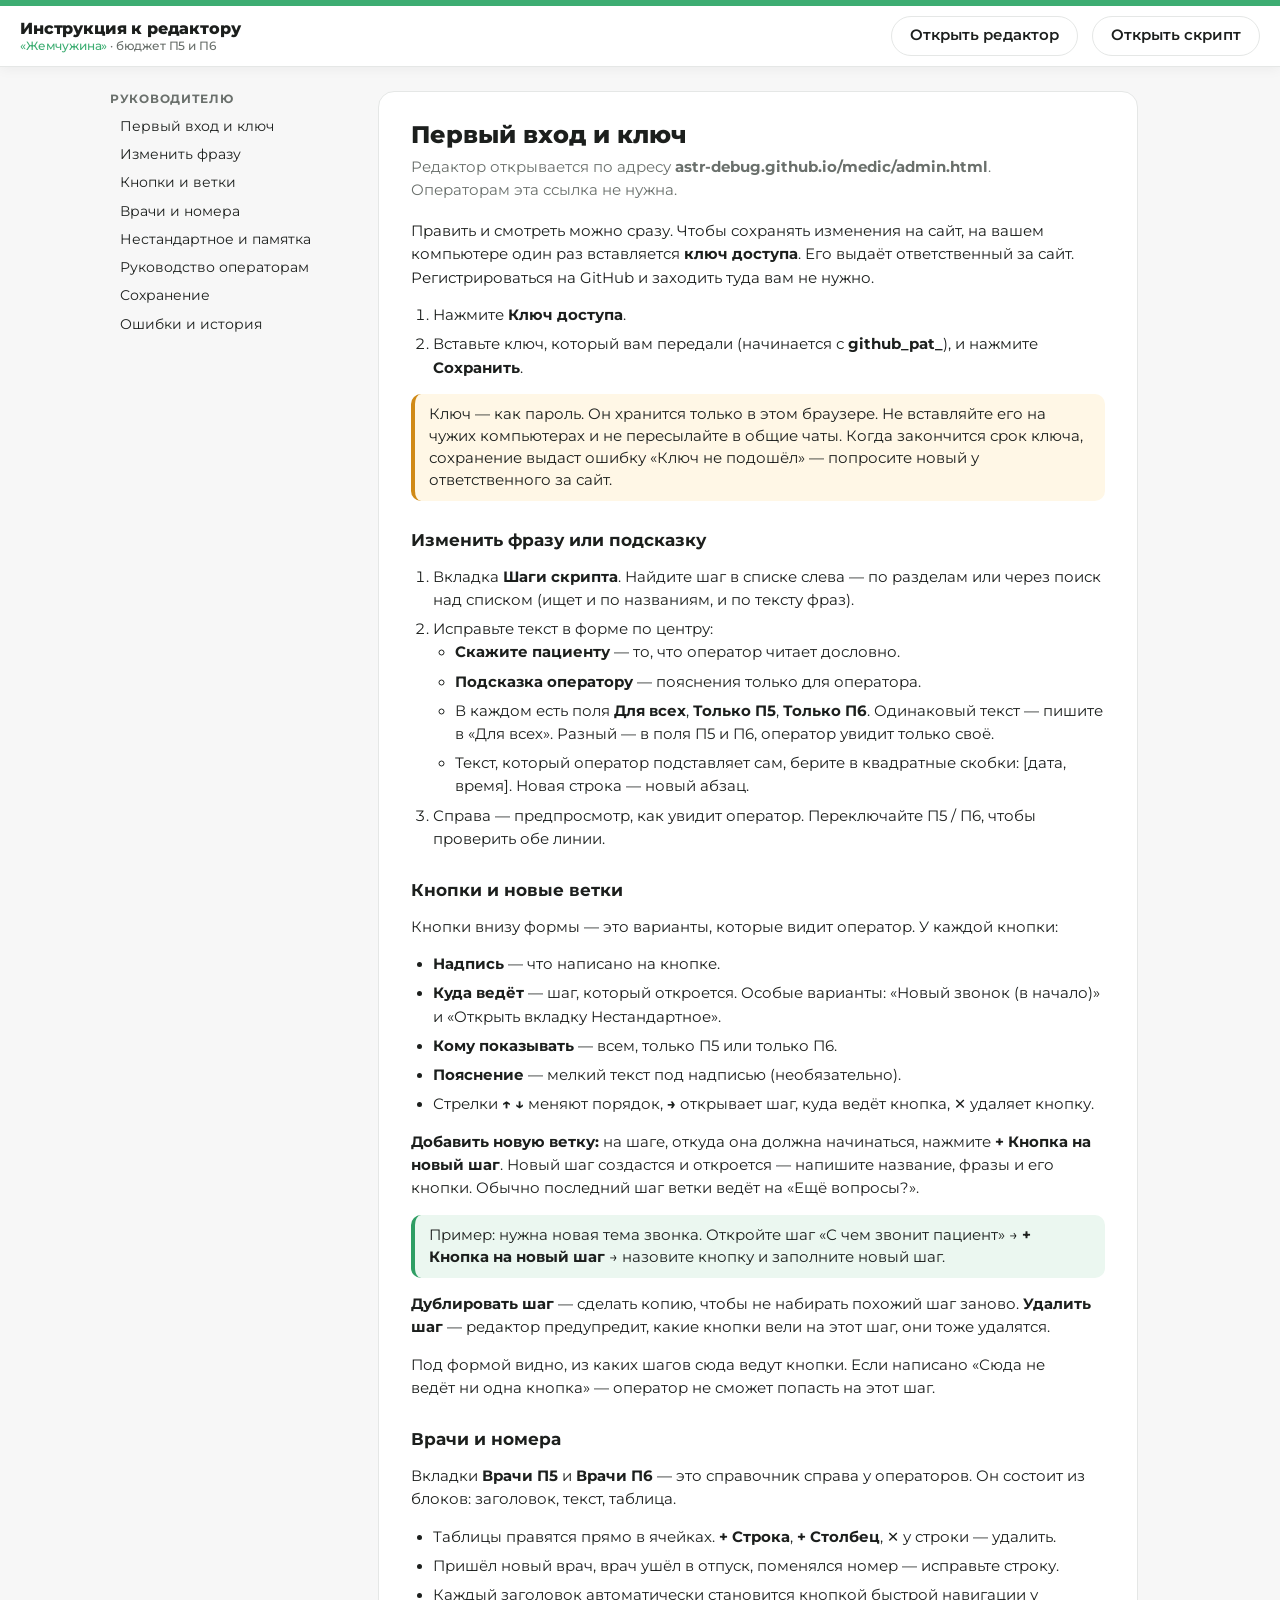
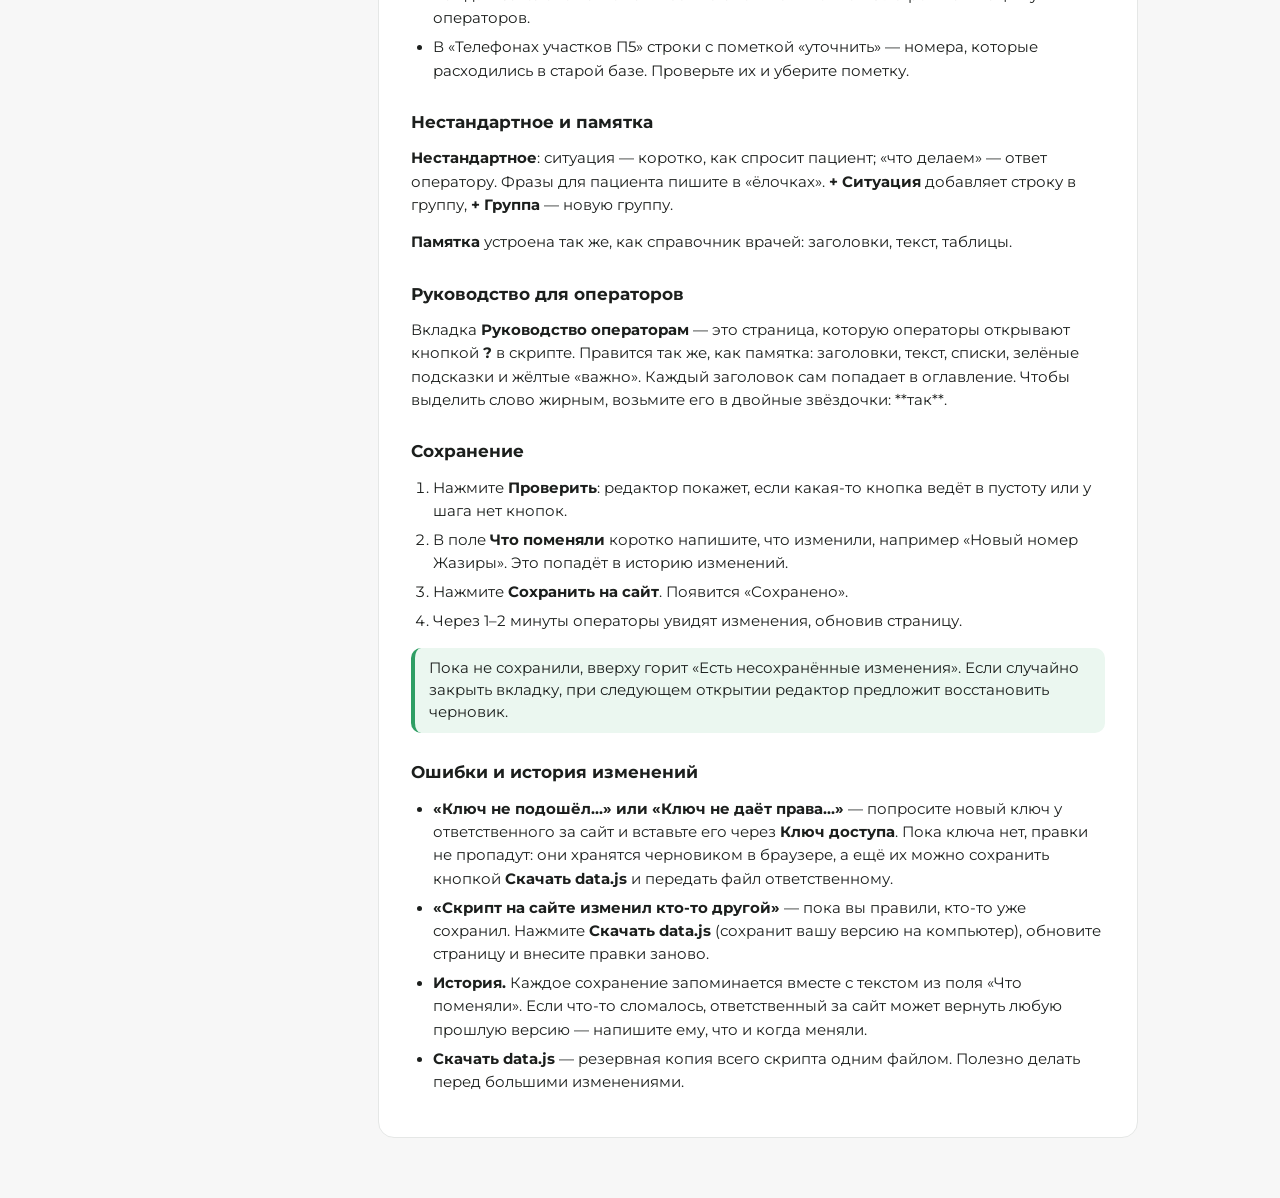
==== admin-help.html @ c0bfeda9 "Руководство операторам редактируется в редакторе Текст руководства перенесён в data.js (HELP), help." ====
<!DOCTYPE html>
<html lang="ru">
<head>
<meta charset="utf-8">
<meta name="robots" content="noindex">
<meta name="viewport" content="width=device-width, initial-scale=1">
<title>Редактор скрипта: инструкция</title>
<link rel="preconnect" href="https://fonts.googleapis.com">
<link rel="preconnect" href="https://fonts.gstatic.com" crossorigin>
<link href="https://fonts.googleapis.com/css2?family=Montserrat:wght@400;500;600;700;800&display=swap" rel="stylesheet">
<link rel="stylesheet" href="style.css">
<link rel="stylesheet" href="theme.css">
<style>
/* Руководство: оглавление слева, текст справа; на телефоне — одной колонкой. */
.top .brand{margin-right:auto}
.doc{display:grid;grid-template-columns:240px minmax(0,1fr);gap:28px;max-width:1100px;margin:0 auto;padding:24px 20px 60px}
@media (max-width:860px){.doc{grid-template-columns:1fr}}
.toc{position:sticky;top:90px;align-self:start;font-size:13.5px}
@media (max-width:860px){.toc{position:static}}
.toc p{font:700 12px var(--display);text-transform:uppercase;letter-spacing:.06em;color:var(--muted);margin:14px 0 6px}
.toc p:first-child{margin-top:0}
.toc a{display:block;padding:4px 10px;border-radius:8px;color:var(--ink);text-decoration:none}
.toc a:hover{background:var(--surface)}
article{background:var(--surface);border:1px solid var(--line);border-radius:16px;padding:28px 32px;max-width:760px}
@media (max-width:600px){article{padding:20px}}
article h2{font:800 24px/1.25 var(--display);margin:40px 0 6px;scroll-margin-top:90px;text-wrap:balance}
article h2:first-child{margin-top:0}
article h2 + .lead{color:var(--muted);margin:0 0 18px}
article h3{font:700 17px/1.3 var(--display);margin:28px 0 8px;scroll-margin-top:90px}
article p,article li{line-height:1.6;max-width:68ch}
article ol,article ul{padding-left:22px}
article li{margin-bottom:6px}
kbd{display:inline-block;font:600 12px var(--display);border:1px solid var(--line);border-bottom-width:2px;border-radius:5px;padding:0 6px;background:var(--bg)}
.tip{border-left:4px solid var(--say-line);background:var(--say-bg);border-radius:10px;padding:10px 14px;margin:12px 0}
.warn{border-left:4px solid var(--note-line);background:var(--note-bg);border-radius:10px;padding:10px 14px;margin:12px 0}
.ui{font-weight:700}
.sample{display:inline-block;padding:0 6px;border-radius:5px;font-size:13px;font-weight:700}
.sample.g{background:var(--say-bg);color:var(--say-line)} .sample.y{background:var(--note-bg);color:var(--note-line)} .sample.r{background:var(--danger-soft);color:var(--danger)}
hr{border:0;border-top:1px solid var(--line);margin:40px 0}
</style>
</head>
<body>
<header class="top">
  <div class="brand"><span>Инструкция к редактору<small><span class="zh">«Жемчужина»</span> · бюджет П5 и П6</small></span></div>
  <a class="btn" href="admin.html">Открыть редактор</a>
  <a class="btn" href="./">Открыть скрипт</a>
</header>

<div class="doc">
<nav class="toc" aria-label="Содержание">
  <p>Руководителю</p>
  <a href="#admin-open">Первый вход и ключ</a>
  <a href="#admin-step">Изменить фразу</a>
  <a href="#admin-buttons">Кнопки и ветки</a>
  <a href="#admin-docs">Врачи и номера</a>
  <a href="#admin-other">Нестандартное и памятка</a>
  <a href="#admin-guide">Руководство операторам</a>
  <a href="#admin-save">Сохранение</a>
  <a href="#admin-errors">Ошибки и история</a>
</nav>

<article>

<h2 id="admin-open">Первый вход и ключ</h2>
<p class="lead">Редактор открывается по адресу <b>astr-debug.github.io/medic/admin.html</b>. Операторам эта ссылка не нужна.</p>
<p>Править и смотреть можно сразу. Чтобы сохранять изменения на сайт, на вашем компьютере один раз вставляется <b>ключ доступа</b>. Его выдаёт ответственный за сайт. Регистрироваться на GitHub и заходить туда вам не нужно.</p>
<ol>
  <li>Нажмите <span class="ui">Ключ доступа</span>.</li>
  <li>Вставьте ключ, который вам передали (начинается с <b>github_pat_</b>), и нажмите <span class="ui">Сохранить</span>.</li>
</ol>
<div class="warn">Ключ — как пароль. Он хранится только в этом браузере. Не вставляйте его на чужих компьютерах и не пересылайте в общие чаты. Когда закончится срок ключа, сохранение выдаст ошибку «Ключ не подошёл» — попросите новый у ответственного за сайт.</div>

<h3 id="admin-step">Изменить фразу или подсказку</h3>
<ol>
  <li>Вкладка <span class="ui">Шаги скрипта</span>. Найдите шаг в списке слева — по разделам или через поиск над списком (ищет и по названиям, и по тексту фраз).</li>
  <li>Исправьте текст в форме по центру:
    <ul>
      <li><span class="ui">Скажите пациенту</span> — то, что оператор читает дословно.</li>
      <li><span class="ui">Подсказка оператору</span> — пояснения только для оператора.</li>
      <li>В каждом есть поля <span class="ui">Для всех</span>, <span class="ui">Только П5</span>, <span class="ui">Только П6</span>. Одинаковый текст — пишите в «Для всех». Разный — в поля П5 и П6, оператор увидит только своё.</li>
      <li>Текст, который оператор подставляет сам, берите в квадратные скобки: [дата, время]. Новая строка — новый абзац.</li>
    </ul>
  </li>
  <li>Справа — предпросмотр, как увидит оператор. Переключайте П5 / П6, чтобы проверить обе линии.</li>
</ol>

<h3 id="admin-buttons">Кнопки и новые ветки</h3>
<p>Кнопки внизу формы — это варианты, которые видит оператор. У каждой кнопки:</p>
<ul>
  <li><b>Надпись</b> — что написано на кнопке.</li>
  <li><b>Куда ведёт</b> — шаг, который откроется. Особые варианты: «Новый звонок (в начало)» и «Открыть вкладку Нестандартное».</li>
  <li><b>Кому показывать</b> — всем, только П5 или только П6.</li>
  <li><b>Пояснение</b> — мелкий текст под надписью (необязательно).</li>
  <li>Стрелки <b>↑ ↓</b> меняют порядок, <b>→</b> открывает шаг, куда ведёт кнопка, <b>✕</b> удаляет кнопку.</li>
</ul>
<p><b>Добавить новую ветку:</b> на шаге, откуда она должна начинаться, нажмите <span class="ui">+ Кнопка на новый шаг</span>. Новый шаг создастся и откроется — напишите название, фразы и его кнопки. Обычно последний шаг ветки ведёт на «Ещё вопросы?».</p>
<div class="tip">Пример: нужна новая тема звонка. Откройте шаг «С чем звонит пациент» → <span class="ui">+ Кнопка на новый шаг</span> → назовите кнопку и заполните новый шаг.</div>
<p><span class="ui">Дублировать шаг</span> — сделать копию, чтобы не набирать похожий шаг заново. <span class="ui">Удалить шаг</span> — редактор предупредит, какие кнопки вели на этот шаг, они тоже удалятся.</p>
<p>Под формой видно, из каких шагов сюда ведут кнопки. Если написано «Сюда не ведёт ни одна кнопка» — оператор не сможет попасть на этот шаг.</p>

<h3 id="admin-docs">Врачи и номера</h3>
<p>Вкладки <span class="ui">Врачи П5</span> и <span class="ui">Врачи П6</span> — это справочник справа у операторов. Он состоит из блоков: заголовок, текст, таблица.</p>
<ul>
  <li>Таблицы правятся прямо в ячейках. <span class="ui">+ Строка</span>, <span class="ui">+ Столбец</span>, <b>✕</b> у строки — удалить.</li>
  <li>Пришёл новый врач, врач ушёл в отпуск, поменялся номер — исправьте строку.</li>
  <li>Каждый заголовок автоматически становится кнопкой быстрой навигации у операторов.</li>
  <li>В «Телефонах участков П5» строки с пометкой «уточнить» — номера, которые расходились в старой базе. Проверьте их и уберите пометку.</li>
</ul>

<h3 id="admin-other">Нестандартное и памятка</h3>
<p><span class="ui">Нестандартное</span>: ситуация — коротко, как спросит пациент; «что делаем» — ответ оператору. Фразы для пациента пишите в «ёлочках». <span class="ui">+ Ситуация</span> добавляет строку в группу, <span class="ui">+ Группа</span> — новую группу.</p>
<p><span class="ui">Памятка</span> устроена так же, как справочник врачей: заголовки, текст, таблицы.</p>

<h3 id="admin-guide">Руководство для операторов</h3>
<p>Вкладка <span class="ui">Руководство операторам</span> — это страница, которую операторы открывают кнопкой <b>?</b> в скрипте. Правится так же, как памятка: заголовки, текст, списки, зелёные подсказки и жёлтые «важно». Каждый заголовок сам попадает в оглавление. Чтобы выделить слово жирным, возьмите его в двойные звёздочки: **так**.</p>
<h3 id="admin-save">Сохранение</h3>
<ol>
  <li>Нажмите <span class="ui">Проверить</span>: редактор покажет, если какая-то кнопка ведёт в пустоту или у шага нет кнопок.</li>
  <li>В поле <span class="ui">Что поменяли</span> коротко напишите, что изменили, например «Новый номер Жазиры». Это попадёт в историю изменений.</li>
  <li>Нажмите <span class="ui">Сохранить на сайт</span>. Появится «Сохранено».</li>
  <li>Через 1–2 минуты операторы увидят изменения, обновив страницу.</li>
</ol>
<div class="tip">Пока не сохранили, вверху горит «Есть несохранённые изменения». Если случайно закрыть вкладку, при следующем открытии редактор предложит восстановить черновик.</div>

<h3 id="admin-errors">Ошибки и история изменений</h3>
<ul>
  <li><b>«Ключ не подошёл…» или «Ключ не даёт права…»</b> — попросите новый ключ у ответственного за сайт и вставьте его через <span class="ui">Ключ доступа</span>. Пока ключа нет, правки не пропадут: они хранятся черновиком в браузере, а ещё их можно сохранить кнопкой <span class="ui">Скачать data.js</span> и передать файл ответственному.</li>
  <li><b>«Скрипт на сайте изменил кто-то другой»</b> — пока вы правили, кто-то уже сохранил. Нажмите <span class="ui">Скачать data.js</span> (сохранит вашу версию на компьютер), обновите страницу и внесите правки заново.</li>
  <li><b>История.</b> Каждое сохранение запоминается вместе с текстом из поля «Что поменяли». Если что-то сломалось, ответственный за сайт может вернуть любую прошлую версию — напишите ему, что и когда меняли.</li>
  <li><span class="ui">Скачать data.js</span> — резервная копия всего скрипта одним файлом. Полезно делать перед большими изменениями.</li>
</ul>
</article>
</div>
</body>
</html>
---- style.css ----
/* Раскладка: верхняя панель звонка, слева карточка текущего шага с кнопками перехода, справа справочник. */
:root{
  --bg:#f3f5f7; --surface:#ffffff; --ink:#17212b; --muted:#5d6b78; --line:#d9e0e6;
  --accent:#0f6e7a; --accent-ink:#ffffff;
  --say-bg:#e7f5ec; --say-line:#2f8a55; --note-bg:#fff6e0; --note-line:#c58a12;
  --p5:#1f5fbf; --p5-soft:#e5eefc; --p6:#8a3a9c; --p6-soft:#f4e8f7;
  --danger:#b3261e; --danger-soft:#fdecea;
  --display:"Onest","Segoe UI",system-ui,sans-serif; --body:"IBM Plex Sans","Segoe UI",system-ui,sans-serif;
  color-scheme:light;
}
@media (prefers-color-scheme: dark){
  :root:not([data-theme="light"]){
    --bg:#11171d; --surface:#1a222a; --ink:#e6ecf1; --muted:#9aa8b5; --line:#2c3743;
    --accent:#3fb3c0; --accent-ink:#0c1a1d;
    --say-bg:#16301f; --say-line:#4cb979; --note-bg:#2e2612; --note-line:#d9a63a;
    --p5:#6ea2f2; --p5-soft:#1a2a44; --p6:#c785d6; --p6-soft:#2f1d35;
    --danger:#f08a80; --danger-soft:#3a1b19;
    color-scheme:dark;
  }
}
:root[data-theme="dark"]{
  --bg:#11171d; --surface:#1a222a; --ink:#e6ecf1; --muted:#9aa8b5; --line:#2c3743;
  --accent:#3fb3c0; --accent-ink:#0c1a1d;
  --say-bg:#16301f; --say-line:#4cb979; --note-bg:#2e2612; --note-line:#d9a63a;
  --p5:#6ea2f2; --p5-soft:#1a2a44; --p6:#c785d6; --p6-soft:#2f1d35;
  --danger:#f08a80; --danger-soft:#3a1b19;
  color-scheme:dark;
}
*{box-sizing:border-box}
html,body{height:100%}
body{margin:0;background:var(--bg);color:var(--ink);font:15px/1.5 var(--body)}
button{font:inherit;color:inherit}
:focus-visible{outline:3px solid var(--accent);outline-offset:2px}
.top{position:sticky;top:0;z-index:5;display:flex;flex-wrap:wrap;align-items:center;gap:10px 14px;padding:10px 20px;background:var(--surface);border-bottom:1px solid var(--line)}
.brand{font:700 16px/1.2 var(--display)}
.brand small{display:block;font:500 12px var(--body);color:var(--muted)}
.chip{display:inline-flex;align-items:center;gap:6px;padding:4px 12px;border-radius:999px;font:600 13px var(--display);border:1px solid var(--line);color:var(--muted)}
.chip.p5{background:var(--p5-soft);color:var(--p5);border-color:var(--p5)}
.chip.p6{background:var(--p6-soft);color:var(--p6);border-color:var(--p6)}
.btn{border:1px solid var(--line);background:var(--surface);padding:7px 14px;border-radius:8px;cursor:pointer;font-weight:500}
.btn:hover{border-color:var(--accent)}
.btn.primary{background:var(--accent);color:var(--accent-ink);border-color:var(--accent);font-weight:600}
.btn:disabled{opacity:.45;cursor:default}
.wrap{display:grid;grid-template-columns:minmax(0,1fr) 380px;gap:20px;padding:20px;max-width:1400px;margin:0 auto}
@media (max-width:980px){.wrap{grid-template-columns:1fr}}
.trail{display:flex;flex-wrap:wrap;gap:4px 6px;font-size:13px;color:var(--muted);margin:0 0 10px}
.trail button{border:0;background:none;padding:0;color:var(--muted);cursor:pointer;text-decoration:underline;text-underline-offset:2px}
.trail span.sep{opacity:.6}
.card{background:var(--surface);border:1px solid var(--line);border-radius:14px;padding:22px 24px;border-top:5px solid var(--accent)}
.card:focus{outline:none}
.card.p5{border-top-color:var(--p5)} .card.p6{border-top-color:var(--p6)}
.card.danger{border-top-color:var(--danger)}
.kicker{font:600 12px var(--display);letter-spacing:.06em;text-transform:uppercase;color:var(--muted);margin:0 0 4px}
h1{font:700 24px/1.25 var(--display);margin:0 0 16px;text-wrap:balance}
.block{border-left:4px solid;border-radius:8px;padding:12px 16px;margin:0 0 12px;max-width:78ch}
.block h3{margin:0 0 4px;font:600 12px var(--display);letter-spacing:.05em;text-transform:uppercase}
.say{background:var(--say-bg);border-color:var(--say-line)}
.say h3{color:var(--say-line)}
.say p{font-size:17px;line-height:1.55;margin:0 0 6px}
.say p:last-child{margin:0}
.note{background:var(--note-bg);border-color:var(--note-line)}
.note h3{color:var(--note-line)}
.note p,.note li{margin:0 0 4px}
.note ul{margin:4px 0 0;padding-left:20px}
.danger-block{background:var(--danger-soft);border-color:var(--danger)}
.danger-block h3{color:var(--danger)}
.ph{background:rgba(127,127,127,.18);border-radius:4px;padding:0 4px;font-style:italic;white-space:nowrap}
.copy{float:right;border:0;background:none;color:var(--say-line);cursor:pointer;font-size:12px;font-weight:600;padding:0 0 0 8px}
.q{font:600 15px var(--display);margin:18px 0 10px}
.opts{display:grid;grid-template-columns:repeat(auto-fill,minmax(260px,1fr));gap:10px}
.opt{display:flex;align-items:flex-start;gap:10px;text-align:left;padding:12px 14px;border:1.5px solid var(--line);border-radius:10px;background:var(--surface);cursor:pointer;font-weight:500;min-height:52px}
.opt:hover{border-color:var(--accent);background:color-mix(in srgb,var(--accent) 7%,var(--surface))}
.opt .k{flex:none;display:inline-grid;place-items:center;width:24px;height:24px;border-radius:6px;background:var(--bg);border:1px solid var(--line);font:600 12px var(--display);color:var(--muted)}
.opt.p5{border-color:var(--p5);color:var(--p5);font:700 18px var(--display);justify-content:center;align-items:center;min-height:72px}
.opt.p6{border-color:var(--p6);color:var(--p6);font:700 18px var(--display);justify-content:center;align-items:center;min-height:72px}
.opt.p5:hover{background:var(--p5-soft)} .opt.p6:hover{background:var(--p6-soft)}
.opt.end{border-color:var(--accent);background:var(--accent);color:var(--accent-ink);font-weight:600}
.opt.end .k{background:transparent;color:inherit;border-color:currentColor}
.opt small{display:block;font-weight:400;font-size:12.5px;color:var(--muted)}
.opt.p5 small,.opt.p6 small{font:400 12.5px var(--body)}
.hint{font-size:12.5px;color:var(--muted);margin-top:14px}
aside{background:var(--surface);border:1px solid var(--line);border-radius:14px;align-self:start;position:sticky;top:76px;max-height:calc(100vh - 96px);display:flex;flex-direction:column}
@media (max-width:980px){aside{position:static;max-height:none}}
.tabs{display:flex;border-bottom:1px solid var(--line)}
.tabs button{flex:1;border:0;background:none;padding:12px 6px;cursor:pointer;font:600 13px var(--display);color:var(--muted);border-bottom:3px solid transparent}
.tabs button[aria-selected="true"]{color:var(--ink);border-bottom-color:var(--accent)}
.pane{padding:14px 16px;overflow:auto}
.pane h4{font:600 13px var(--display);margin:14px 0 6px}
.pane h4:first-child{margin-top:0}
.pane p{margin:0 0 8px;font-size:13.5px}
table{border-collapse:collapse;width:100%;font-size:13px}
th,td{text-align:left;vertical-align:top;padding:5px 6px;border-bottom:1px solid var(--line)}
th{font-weight:600;color:var(--muted);font-size:12px}
td.u{font-variant-numeric:tabular-nums;color:var(--muted);min-width:56px}
td.tel{font-variant-numeric:tabular-nums}
.nw{white-space:nowrap}
.search{width:100%;padding:8px 10px;border:1px solid var(--line);border-radius:8px;background:var(--bg);color:var(--ink);font:inherit;margin-bottom:10px}
details{border-bottom:1px solid var(--line);padding:8px 0}
details summary{cursor:pointer;font-weight:500;font-size:13.5px}
details div{font-size:13.5px;padding:6px 0 2px;color:var(--ink)}
.grp{font:600 11.5px var(--display);text-transform:uppercase;letter-spacing:.05em;color:var(--muted);margin:14px 0 2px}
.empty{color:var(--muted);font-size:13.5px}
@media (prefers-reduced-motion:no-preference){.card{animation:in .14s ease-out}@keyframes in{from{transform:translateY(3px)}to{transform:none}}}

/* Глобальный поиск в шапке */
.gs{position:relative;flex:1 1 280px;max-width:560px;margin-right:auto}
.gs input{width:100%;padding:8px 34px 8px 34px;border:1px solid var(--line);border-radius:8px;background:var(--bg);color:var(--ink);font:inherit}
.gs input:focus{border-color:var(--accent);outline:none;box-shadow:0 0 0 3px color-mix(in srgb,var(--accent) 22%,transparent)}
.gs-ic{position:absolute;left:11px;top:50%;transform:translateY(-50%);color:var(--muted);pointer-events:none}
.gs-k{position:absolute;right:9px;top:50%;transform:translateY(-50%);font:600 11px var(--display);color:var(--muted);border:1px solid var(--line);border-radius:4px;padding:0 5px;background:var(--surface);pointer-events:none}
.gs input:focus ~ .gs-k,.gs input:not(:placeholder-shown) ~ .gs-k{display:none}
.gsr{position:absolute;top:calc(100% + 6px);left:0;width:min(640px,calc(100vw - 32px));background:var(--surface);border:1px solid var(--line);border-radius:12px;box-shadow:0 12px 32px rgba(0,0,0,.16);max-height:70vh;overflow:auto;z-index:10;padding:6px}
.gsr .gh{font:600 11.5px var(--display);text-transform:uppercase;letter-spacing:.05em;color:var(--muted);margin:8px 10px 2px}
.gi{display:block;width:100%;text-align:left;border:0;background:none;padding:7px 10px;border-radius:8px;cursor:pointer;line-height:1.35}
.gi:hover,.gi[aria-selected="true"]{background:color-mix(in srgb,var(--accent) 11%,var(--surface))}
.gi b{font-weight:600}
.gi small{display:block;color:var(--muted);font-size:12.5px;margin-top:2px}
.gi .tag{display:inline-block;font:600 11px var(--display);color:var(--muted);margin-left:6px}
.gsr .empty{padding:8px 10px;margin:0}
mark{background:color-mix(in srgb,var(--note-line) 38%,transparent);color:inherit;border-radius:3px;padding:0 1px}
tr.hl td,p.hl,h4.hl,details.hl{background:var(--note-bg);transition:background 1.2s}

/* Быстрая навигация по справочнику врачей */
.qnav{position:sticky;top:-14px;z-index:2;display:flex;flex-wrap:wrap;gap:5px;margin:-14px -16px 12px;padding:10px 16px;background:var(--surface);border-bottom:1px solid var(--line)}
.qnav button{border:1px solid var(--line);background:var(--bg);border-radius:999px;padding:3px 10px;font:600 12px var(--display);color:var(--muted);cursor:pointer}
.qnav button:hover{border-color:var(--accent);color:var(--ink)}
.qnav button[aria-current="true"]{background:var(--accent);border-color:var(--accent);color:var(--accent-ink)}
.pane h4[data-sec]{scroll-margin-top:var(--qnav-h,96px)}

/* Блоки «подсказка» и «важно», списки (памятка, руководство) */
.tipb{border-left:4px solid var(--say-line);background:var(--say-bg);border-radius:10px;padding:10px 14px;margin:10px 0;line-height:1.55}
.tipb.warn{border-left-color:var(--note-line);background:var(--note-bg)}
.pane ul.blist{margin:4px 0 10px;padding-left:20px;font-size:13.5px}
.pane ul.blist li{margin-bottom:4px}
---- theme.css ----
/* Тема по сайту «Жемчужина Стомед»: фирменный зелёный, синий из логотипа, светло-серый фон, Montserrat, кнопки-«таблетки».
   Подключается после style.css и переопределяет токены и несколько деталей. */
:root{
  --brand:#3dad72; --brand-blue:#0088d0;
  --bg:#f7f7f7; --surface:#ffffff; --ink:#1c1f1d; --muted:#6a706c; --line:#e5e7e6;
  --accent:#2f9e64; --accent-ink:#ffffff;
  --say-bg:#ebf7f0; --say-line:#2f9e64; --note-bg:#fff7e6; --note-line:#d08a17;
  --p5:#0079bb; --p5-soft:#e5f3fb; --p6:#8a3f97; --p6-soft:#f4e9f6;
  --danger:#c62828; --danger-soft:#fdecec;
  --display:"Montserrat","Segoe UI",system-ui,sans-serif; --body:"Montserrat","Segoe UI",system-ui,sans-serif;
}
@media (prefers-color-scheme: dark){
  :root:not([data-theme="light"]){
    --bg:#111513; --surface:#1a201d; --ink:#e8eeea; --muted:#9daaa2; --line:#2a332e;
    --accent:#4cc185; --accent-ink:#0b1a12;
    --say-bg:#15301f; --say-line:#4cc185; --note-bg:#2f2611; --note-line:#e0a640;
    --p5:#4fb3ea; --p5-soft:#11283a; --p6:#cf8ad9; --p6-soft:#2d1b31;
    --danger:#f28b82; --danger-soft:#3a1a19;
  }
}
:root[data-theme="dark"]{
  --bg:#111513; --surface:#1a201d; --ink:#e8eeea; --muted:#9daaa2; --line:#2a332e;
  --accent:#4cc185; --accent-ink:#0b1a12;
  --say-bg:#15301f; --say-line:#4cc185; --note-bg:#2f2611; --note-line:#e0a640;
  --p5:#4fb3ea; --p5-soft:#11283a; --p6:#cf8ad9; --p6-soft:#2d1b31;
  --danger:#f28b82; --danger-soft:#3a1a19;
}
body{font-size:14.5px}

/* Шапка: зелёная полоса сверху, как на сайте клиники, ниже белая панель */
.top{border-top:6px solid var(--brand);box-shadow:0 2px 12px rgba(0,0,0,.05);border-bottom:1px solid var(--line)}
.brand{font-weight:800;letter-spacing:-.01em}
.brand small{font-weight:500}
.brand .zh{color:var(--brand)}
.btn{border-radius:999px;padding:8px 18px;font-weight:600}
.btn.primary{background:var(--brand);border-color:var(--brand);color:#fff}
.btn.primary:hover{background:#34a067;border-color:#34a067}
.gs input{border-radius:999px;background:var(--bg);border-color:var(--line)}
.gs input:focus{border-color:var(--brand);box-shadow:0 0 0 3px color-mix(in srgb,var(--brand) 25%,transparent)}
.chip{border-radius:999px}

/* Карточка шага */
.card{border-radius:16px;border:1px solid var(--line);border-top:5px solid var(--brand);box-shadow:0 6px 24px rgba(0,0,0,.05)}
.card.p5{border-top-color:var(--p5)} .card.p6{border-top-color:var(--p6)} .card.danger{border-top-color:var(--danger)}
.kicker{color:var(--accent);letter-spacing:.07em}
h1{font-weight:800;letter-spacing:-.015em}
.block{border-radius:12px}
.say p{font-weight:500}
.opt{border-radius:14px;font-weight:600}
.opt:hover{border-color:var(--brand);background:color-mix(in srgb,var(--brand) 7%,var(--surface))}
.opt .k{border-radius:50%}
.opt.end{background:var(--brand);border-color:var(--brand);color:#fff}
.q{font-weight:700}

/* Боковая панель */
aside{border-radius:16px;box-shadow:0 6px 24px rgba(0,0,0,.04)}
.tabs button{font-weight:700}
.tabs button[aria-selected="true"]{border-bottom-color:var(--brand)}
.qnav button{font-weight:600}
.qnav button[aria-current="true"]{background:var(--brand);border-color:var(--brand);color:#fff}
.pane h4{font-weight:800}
.search{border-radius:999px}

a.btn{text-decoration:none;color:var(--ink);display:inline-flex;align-items:center}
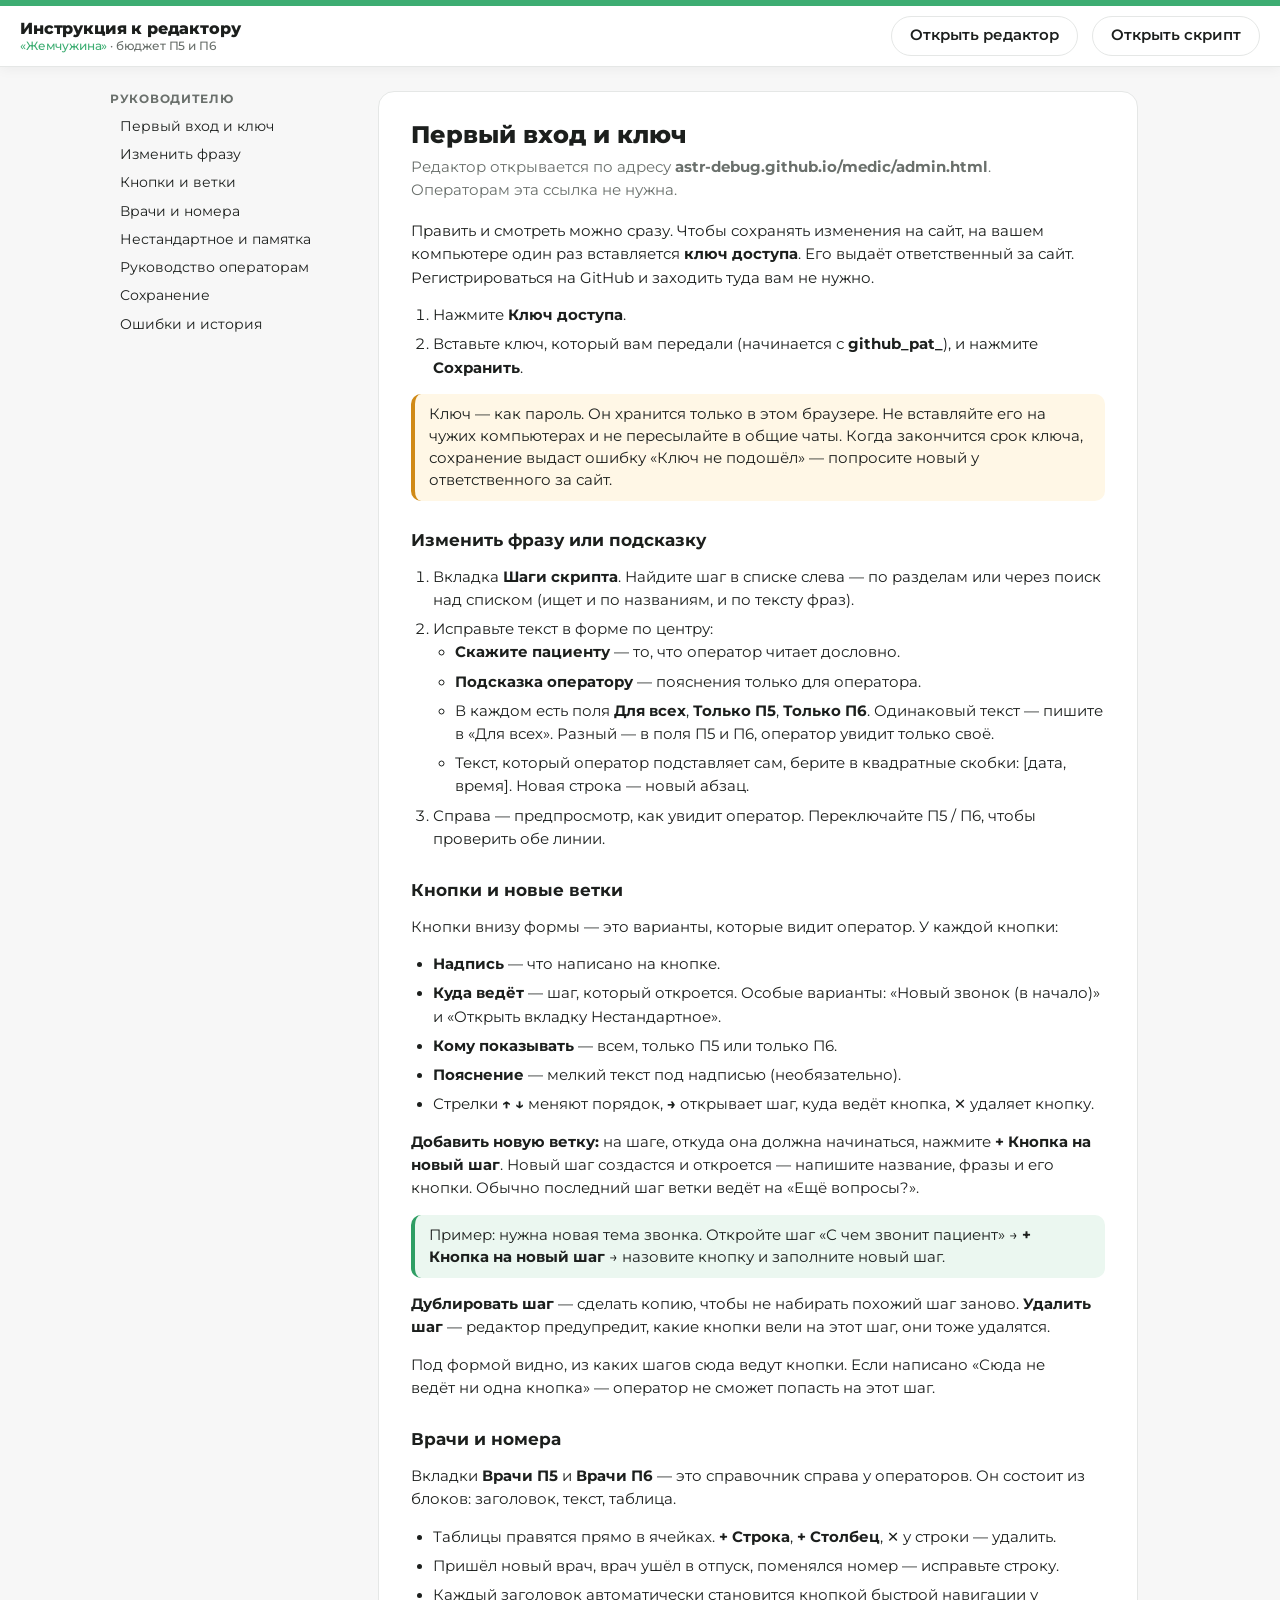
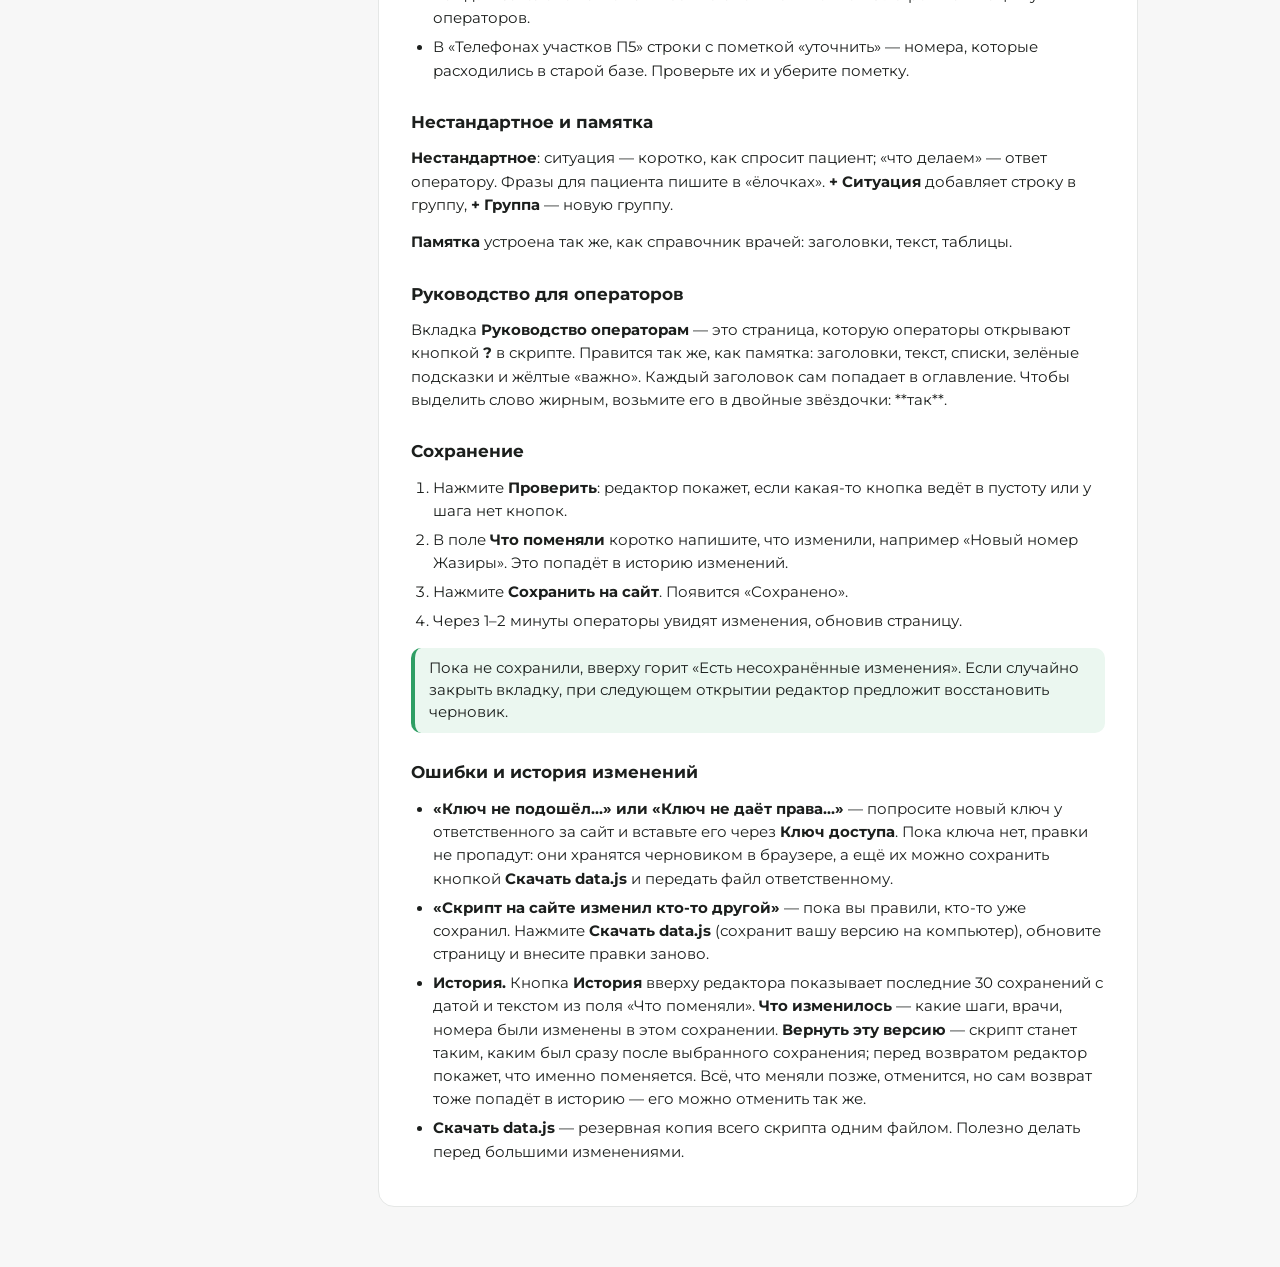
==== commit a415b147: "Редактор: история сохранений, просмотр изменений и возврат версии Co-Authored-By: Claude Opus 5.5 <n" ====
--- a/admin-help.html
+++ b/admin-help.html
@@ -126,7 +126,7 @@
 <ul>
   <li><b>«Ключ не подошёл…» или «Ключ не даёт права…»</b> — попросите новый ключ у ответственного за сайт и вставьте его через <span class="ui">Ключ доступа</span>. Пока ключа нет, правки не пропадут: они хранятся черновиком в браузере, а ещё их можно сохранить кнопкой <span class="ui">Скачать data.js</span> и передать файл ответственному.</li>
   <li><b>«Скрипт на сайте изменил кто-то другой»</b> — пока вы правили, кто-то уже сохранил. Нажмите <span class="ui">Скачать data.js</span> (сохранит вашу версию на компьютер), обновите страницу и внесите правки заново.</li>
-  <li><b>История.</b> Каждое сохранение запоминается вместе с текстом из поля «Что поменяли». Если что-то сломалось, ответственный за сайт может вернуть любую прошлую версию — напишите ему, что и когда меняли.</li>
+  <li><b>История.</b> Кнопка <span class="ui">История</span> вверху редактора показывает последние 30 сохранений с датой и текстом из поля «Что поменяли». <span class="ui">Что изменилось</span> — какие шаги, врачи, номера были изменены в этом сохранении. <span class="ui">Вернуть эту версию</span> — скрипт станет таким, каким был сразу после выбранного сохранения; перед возвратом редактор покажет, что именно поменяется. Всё, что меняли позже, отменится, но сам возврат тоже попадёт в историю — его можно отменить так же.</li>
   <li><span class="ui">Скачать data.js</span> — резервная копия всего скрипта одним файлом. Полезно делать перед большими изменениями.</li>
 </ul>
 </article>
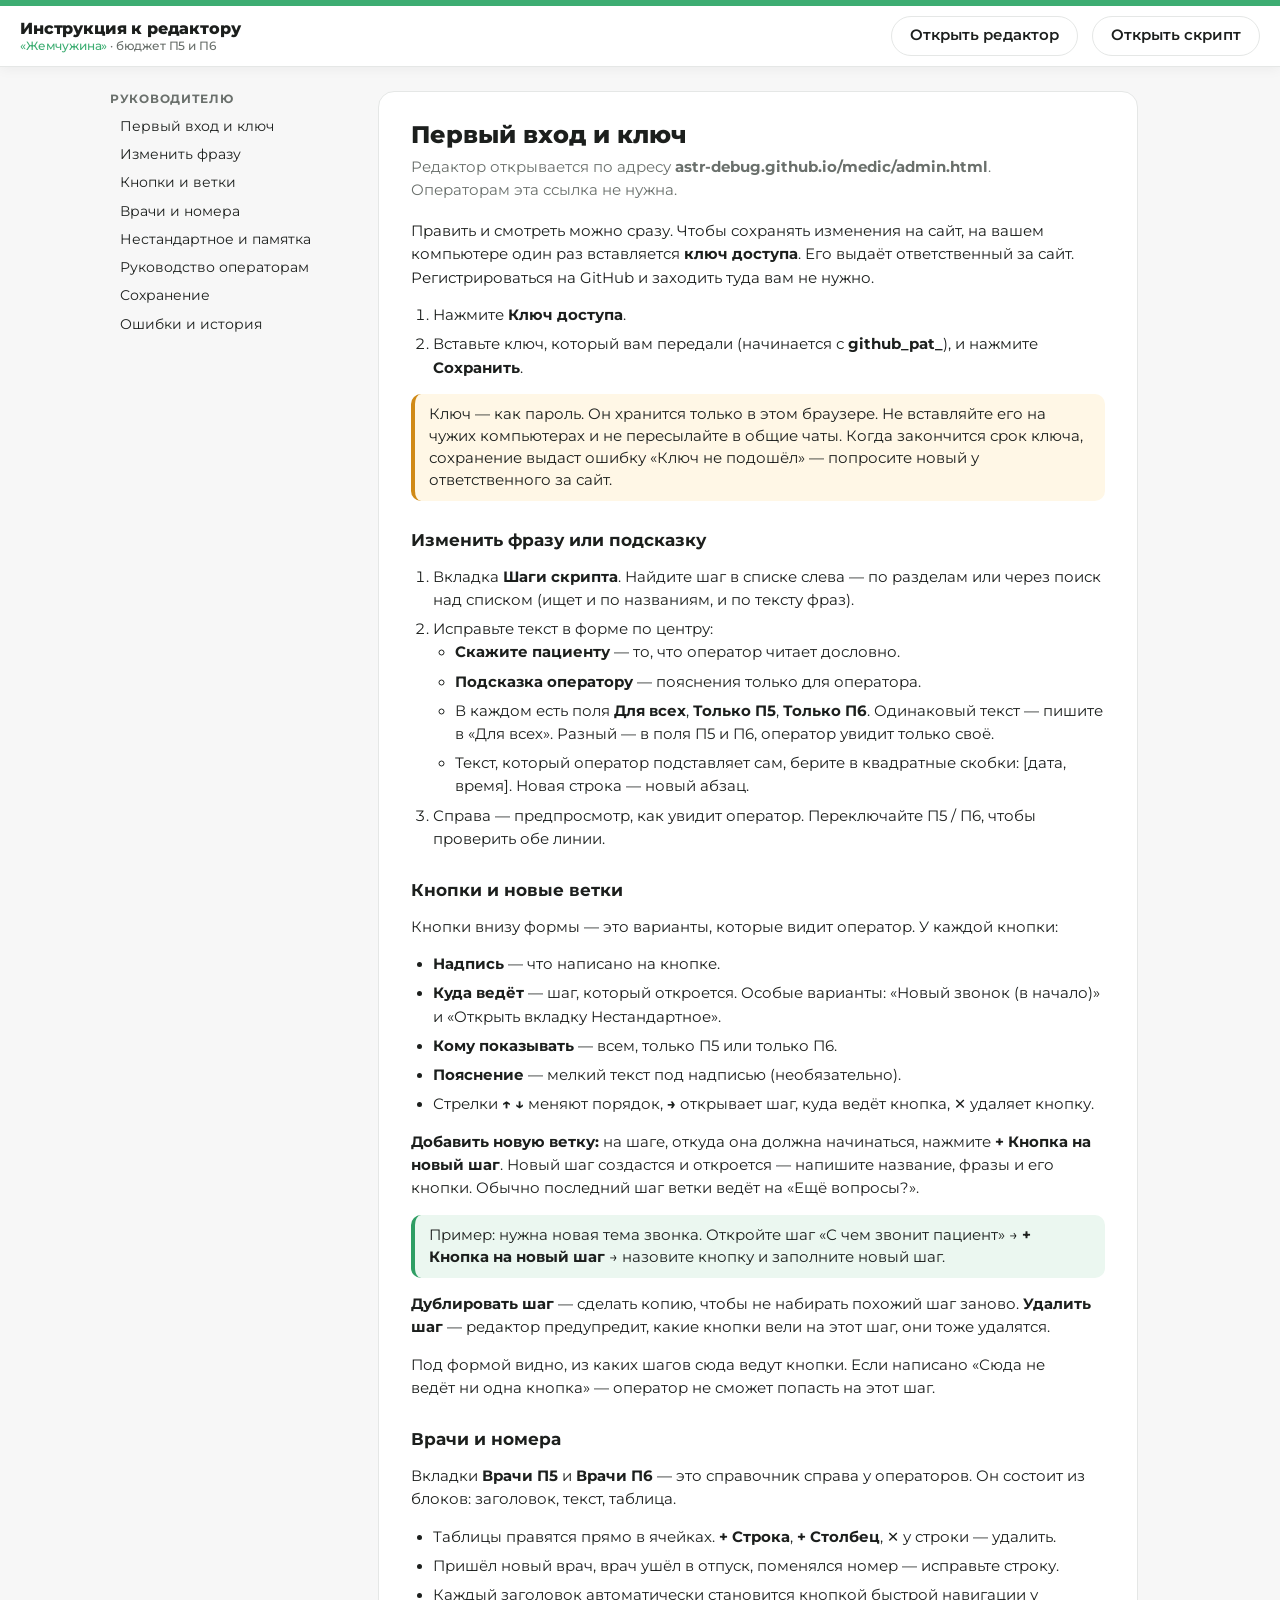
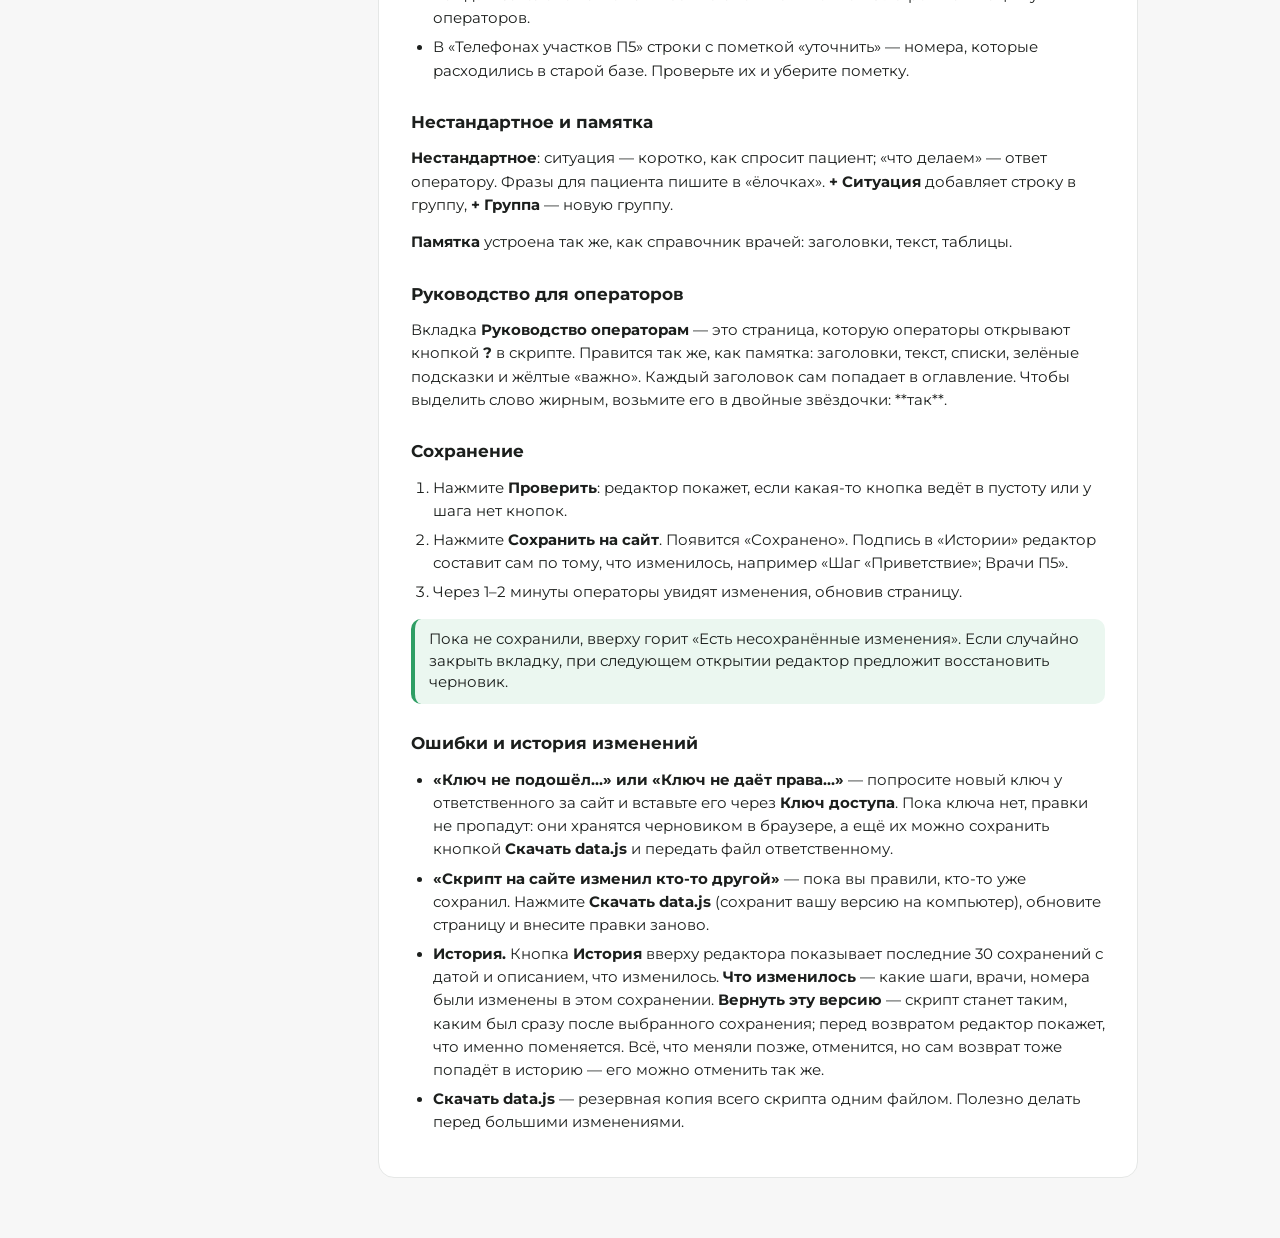
==== commit 76a81091: "Подпись к сохранению составляется автоматически по изменениям Co-Authored-By: Claude Opus 5.5 <norep" ====
--- a/admin-help.html
+++ b/admin-help.html
@@ -116,8 +116,7 @@
 <h3 id="admin-save">Сохранение</h3>
 <ol>
   <li>Нажмите <span class="ui">Проверить</span>: редактор покажет, если какая-то кнопка ведёт в пустоту или у шага нет кнопок.</li>
-  <li>В поле <span class="ui">Что поменяли</span> коротко напишите, что изменили, например «Новый номер Жазиры». Это попадёт в историю изменений.</li>
-  <li>Нажмите <span class="ui">Сохранить на сайт</span>. Появится «Сохранено».</li>
+  <li>Нажмите <span class="ui">Сохранить на сайт</span>. Появится «Сохранено». Подпись в «Истории» редактор составит сам по тому, что изменилось, например «Шаг «Приветствие»; Врачи П5».</li>
   <li>Через 1–2 минуты операторы увидят изменения, обновив страницу.</li>
 </ol>
 <div class="tip">Пока не сохранили, вверху горит «Есть несохранённые изменения». Если случайно закрыть вкладку, при следующем открытии редактор предложит восстановить черновик.</div>
@@ -126,7 +125,7 @@
 <ul>
   <li><b>«Ключ не подошёл…» или «Ключ не даёт права…»</b> — попросите новый ключ у ответственного за сайт и вставьте его через <span class="ui">Ключ доступа</span>. Пока ключа нет, правки не пропадут: они хранятся черновиком в браузере, а ещё их можно сохранить кнопкой <span class="ui">Скачать data.js</span> и передать файл ответственному.</li>
   <li><b>«Скрипт на сайте изменил кто-то другой»</b> — пока вы правили, кто-то уже сохранил. Нажмите <span class="ui">Скачать data.js</span> (сохранит вашу версию на компьютер), обновите страницу и внесите правки заново.</li>
-  <li><b>История.</b> Кнопка <span class="ui">История</span> вверху редактора показывает последние 30 сохранений с датой и текстом из поля «Что поменяли». <span class="ui">Что изменилось</span> — какие шаги, врачи, номера были изменены в этом сохранении. <span class="ui">Вернуть эту версию</span> — скрипт станет таким, каким был сразу после выбранного сохранения; перед возвратом редактор покажет, что именно поменяется. Всё, что меняли позже, отменится, но сам возврат тоже попадёт в историю — его можно отменить так же.</li>
+  <li><b>История.</b> Кнопка <span class="ui">История</span> вверху редактора показывает последние 30 сохранений с датой и описанием, что изменилось. <span class="ui">Что изменилось</span> — какие шаги, врачи, номера были изменены в этом сохранении. <span class="ui">Вернуть эту версию</span> — скрипт станет таким, каким был сразу после выбранного сохранения; перед возвратом редактор покажет, что именно поменяется. Всё, что меняли позже, отменится, но сам возврат тоже попадёт в историю — его можно отменить так же.</li>
   <li><span class="ui">Скачать data.js</span> — резервная копия всего скрипта одним файлом. Полезно делать перед большими изменениями.</li>
 </ul>
 </article>
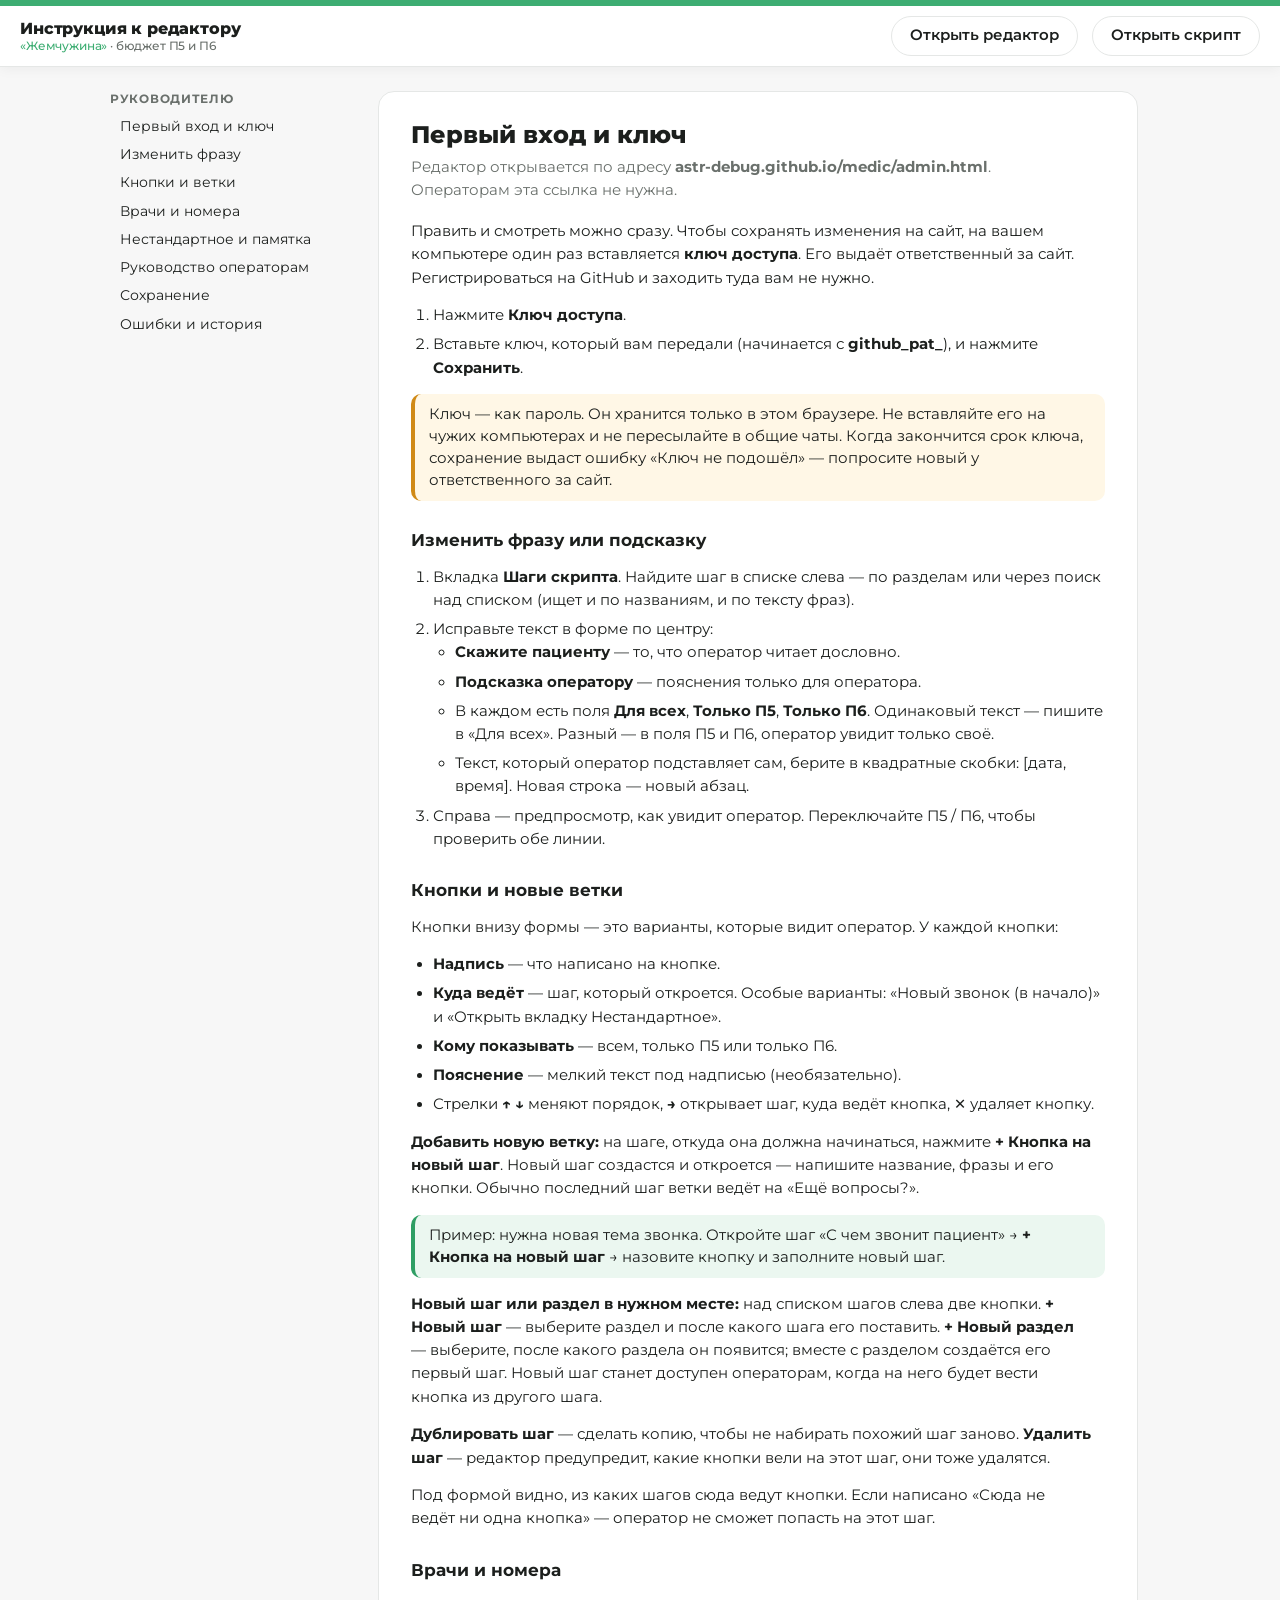
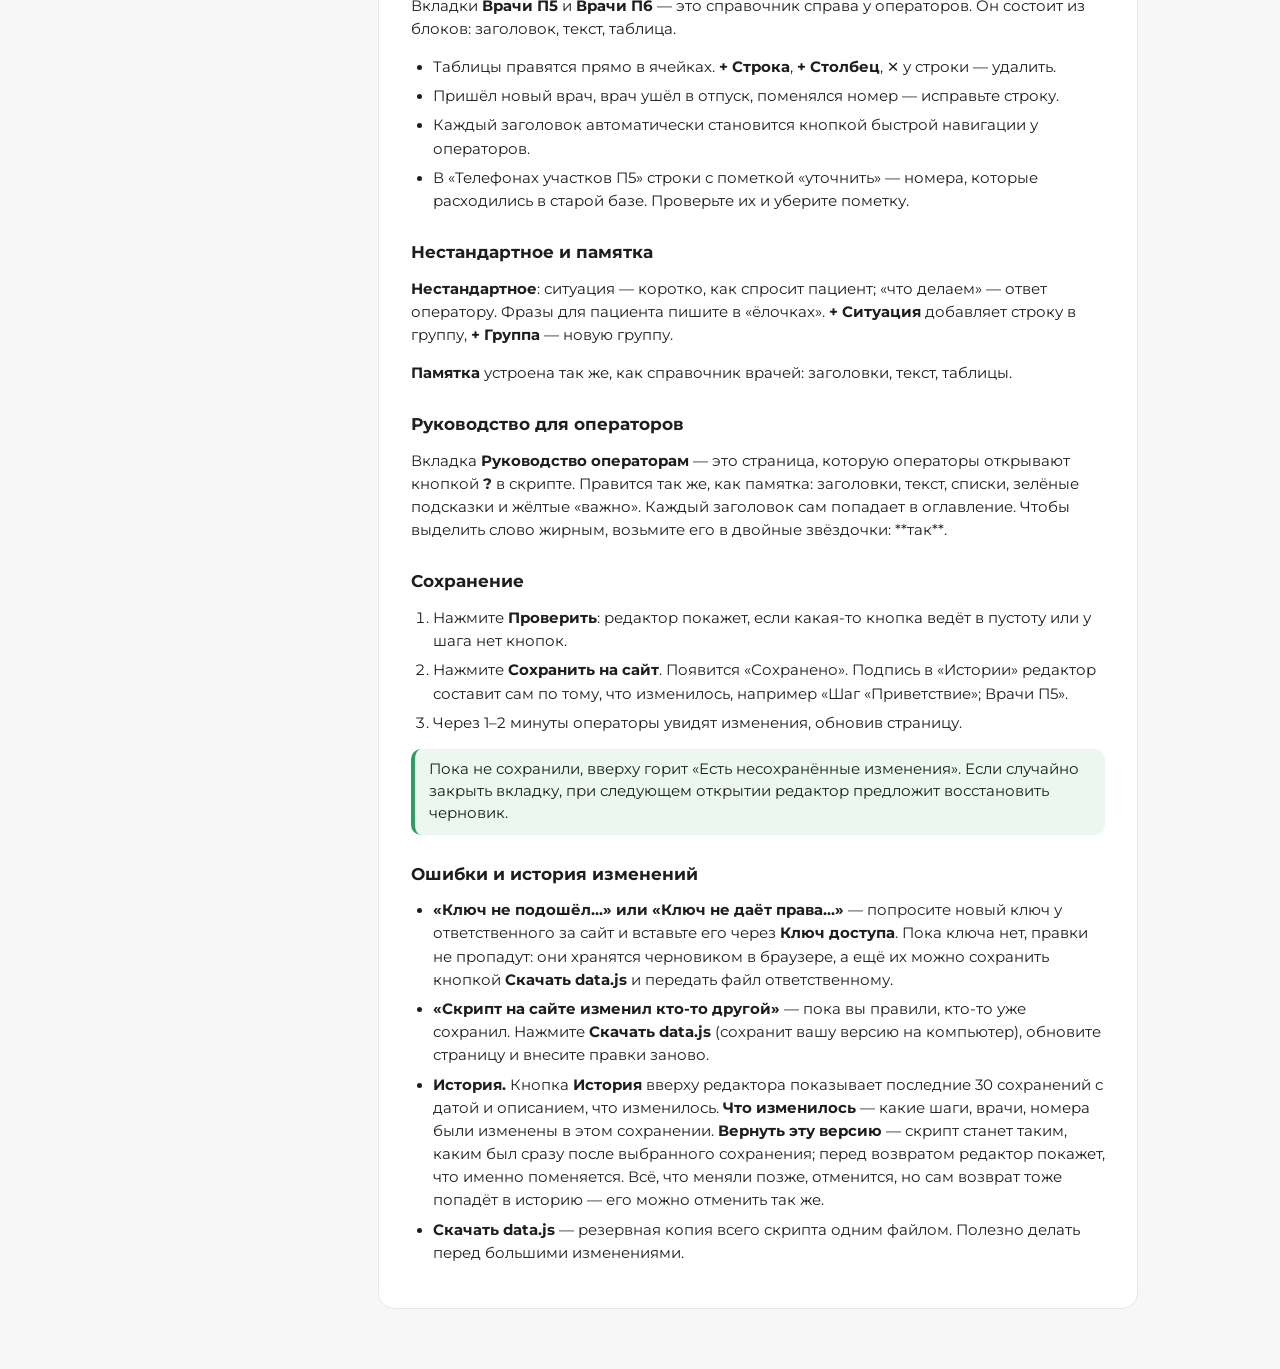
==== commit dde09735: "Редактор: «+ Новый шаг» и «+ Новый раздел» с выбором места Co-Authored-By: Claude Opus 5.5 <noreply@" ====
--- a/admin-help.html
+++ b/admin-help.html
@@ -2,7 +2,7 @@
 <html lang="ru">
 <head>
 <meta charset="utf-8">
-<meta name="robots" content="noindex">
+<meta name="robots" content="noindex, nofollow, noarchive">
 <meta name="viewport" content="width=device-width, initial-scale=1">
 <title>Редактор скрипта: инструкция</title>
 <link rel="preconnect" href="https://fonts.googleapis.com">
@@ -95,6 +95,7 @@
 </ul>
 <p><b>Добавить новую ветку:</b> на шаге, откуда она должна начинаться, нажмите <span class="ui">+ Кнопка на новый шаг</span>. Новый шаг создастся и откроется — напишите название, фразы и его кнопки. Обычно последний шаг ветки ведёт на «Ещё вопросы?».</p>
 <div class="tip">Пример: нужна новая тема звонка. Откройте шаг «С чем звонит пациент» → <span class="ui">+ Кнопка на новый шаг</span> → назовите кнопку и заполните новый шаг.</div>
+<p><b>Новый шаг или раздел в нужном месте:</b> над списком шагов слева две кнопки. <span class="ui">+ Новый шаг</span> — выберите раздел и после какого шага его поставить. <span class="ui">+ Новый раздел</span> — выберите, после какого раздела он появится; вместе с разделом создаётся его первый шаг. Новый шаг станет доступен операторам, когда на него будет вести кнопка из другого шага.</p>
 <p><span class="ui">Дублировать шаг</span> — сделать копию, чтобы не набирать похожий шаг заново. <span class="ui">Удалить шаг</span> — редактор предупредит, какие кнопки вели на этот шаг, они тоже удалятся.</p>
 <p>Под формой видно, из каких шагов сюда ведут кнопки. Если написано «Сюда не ведёт ни одна кнопка» — оператор не сможет попасть на этот шаг.</p>
 
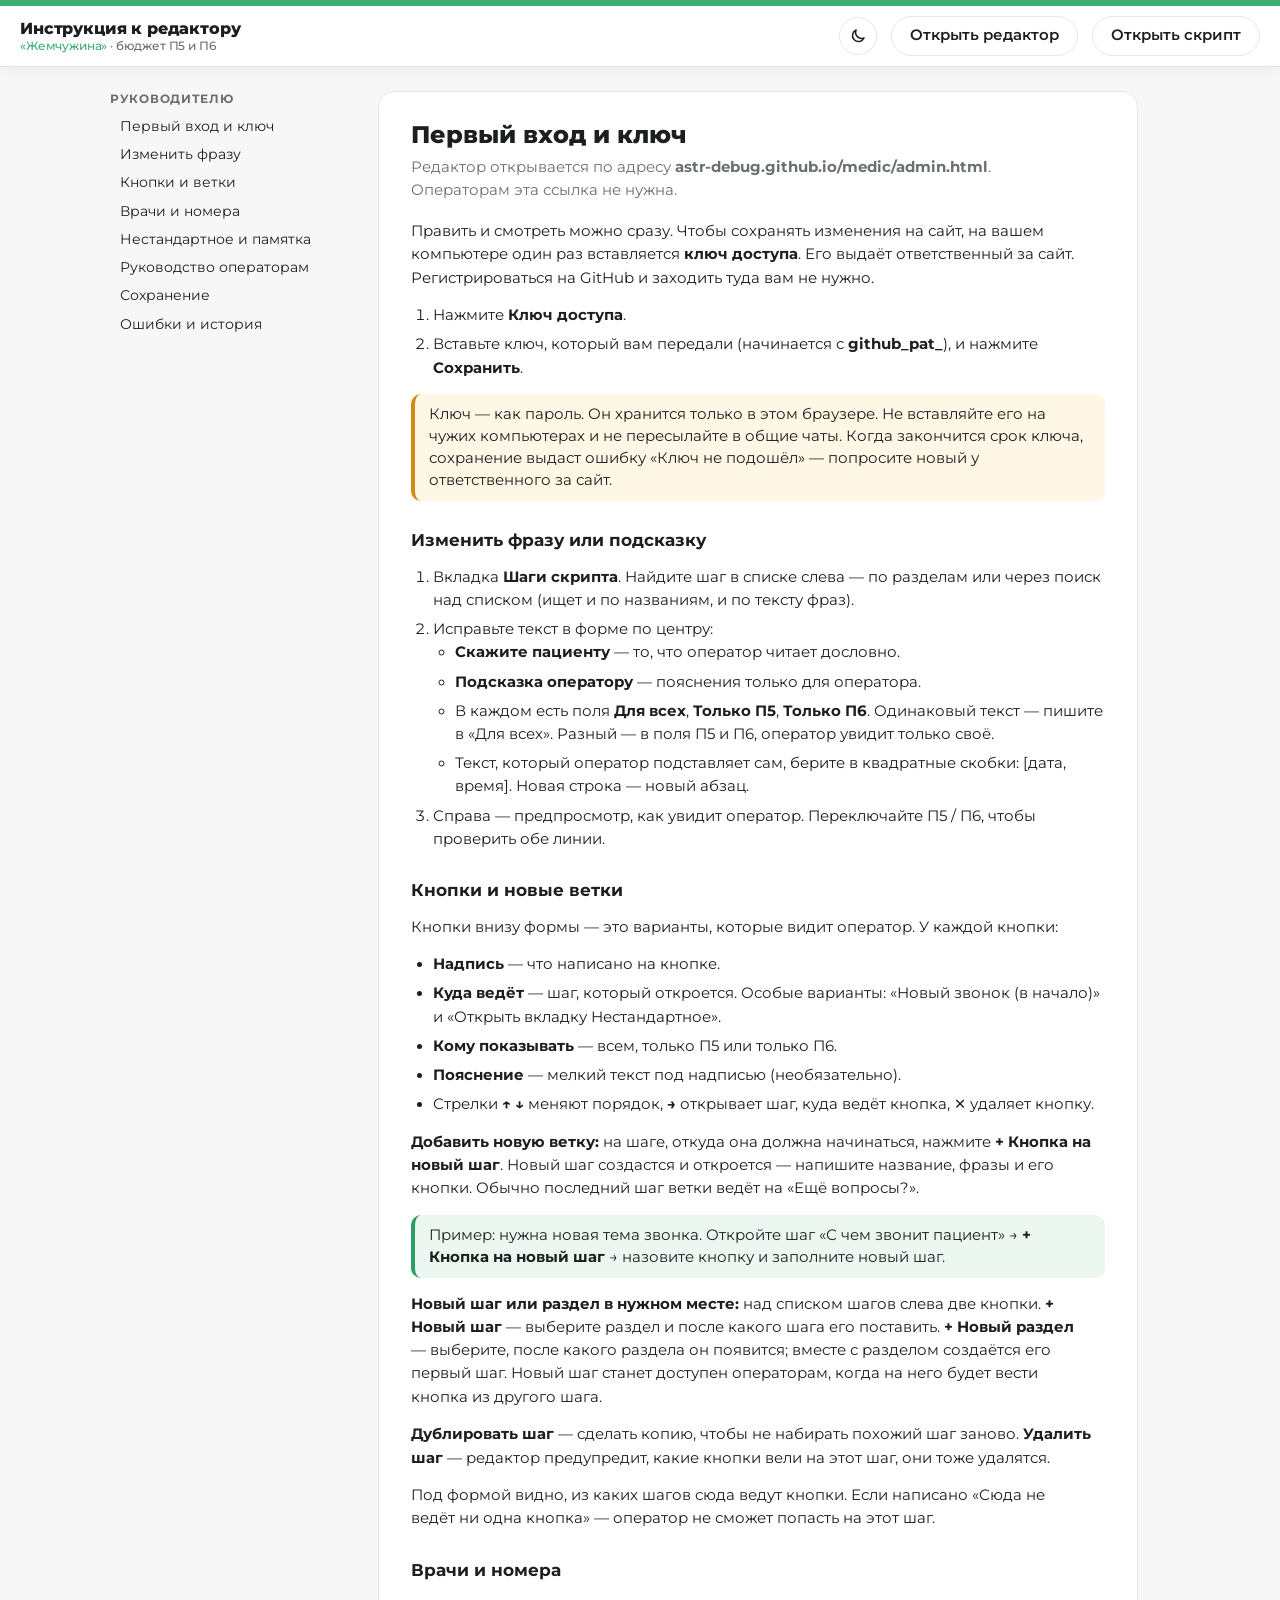
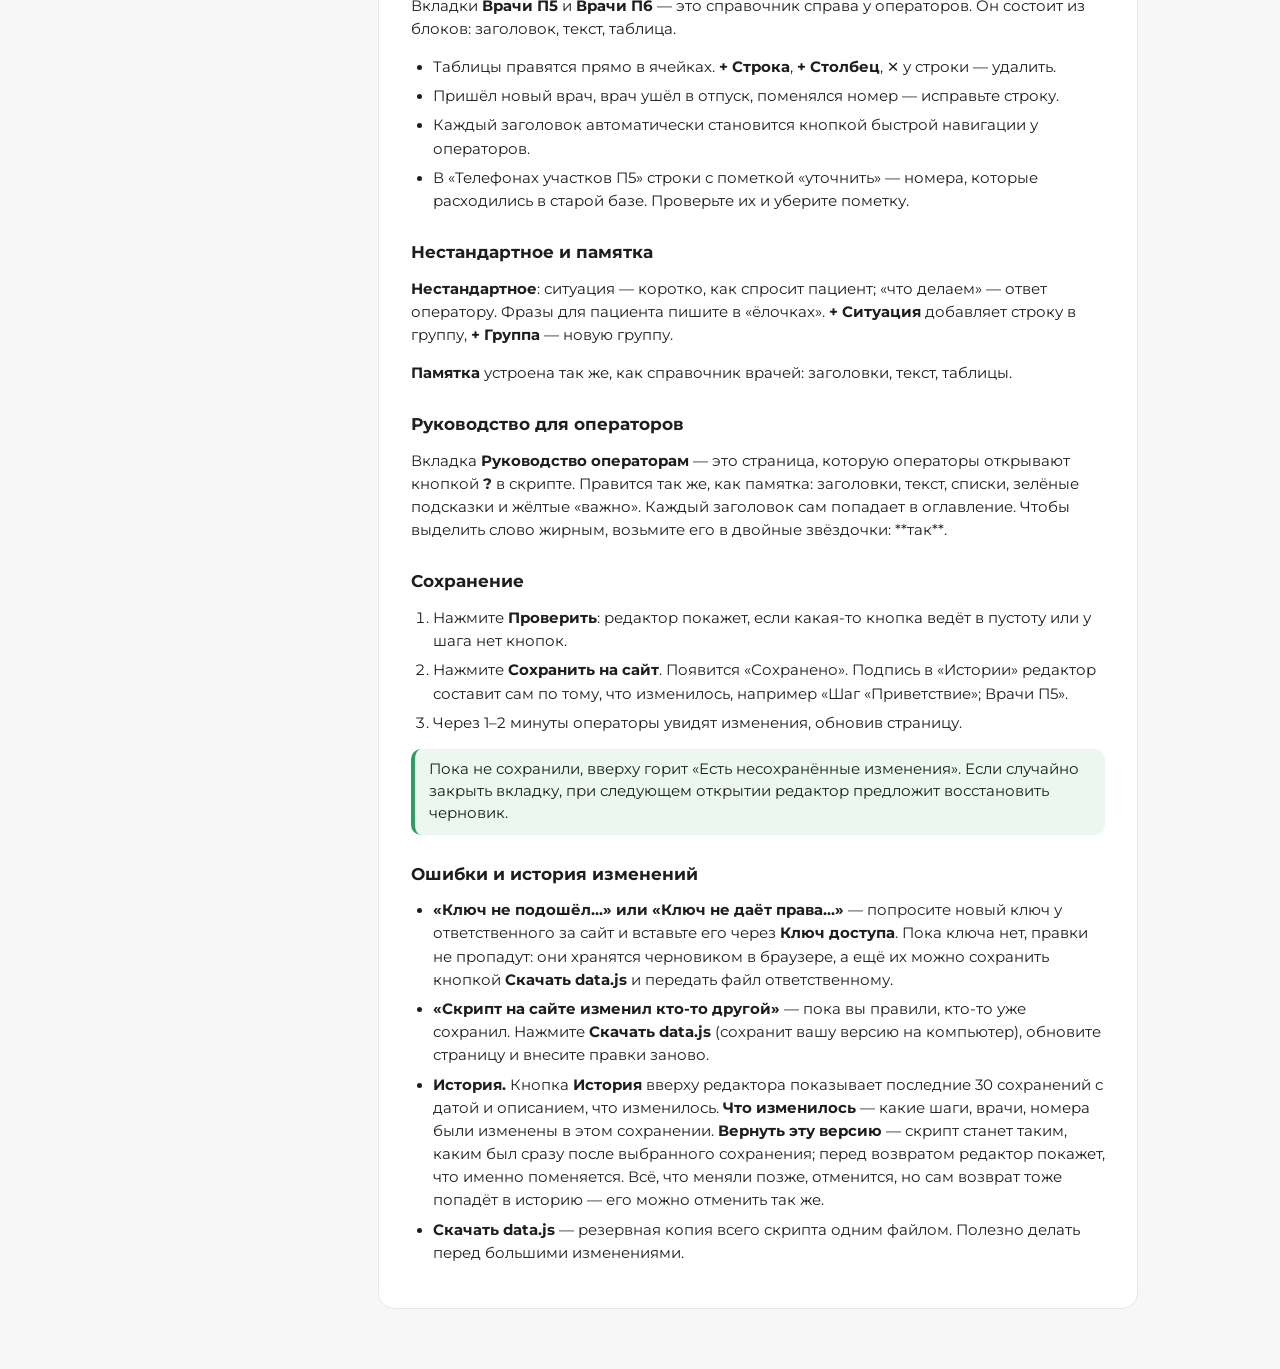
==== commit 642c0427: "Переключатель светлой и тёмной темы для операторов и руководителя Co-Authored-By: Claude Opus 5.5 <n" ====
--- a/admin-help.html
+++ b/admin-help.html
@@ -10,6 +10,7 @@
 <link href="https://fonts.googleapis.com/css2?family=Montserrat:wght@400;500;600;700;800&display=swap" rel="stylesheet">
 <link rel="stylesheet" href="style.css">
 <link rel="stylesheet" href="theme.css">
+<script src="theme.js"></script>
 <style>
 /* Руководство: оглавление слева, текст справа; на телефоне — одной колонкой. */
 .top .brand{margin-right:auto}
@@ -42,6 +43,7 @@
 <body>
 <header class="top">
   <div class="brand"><span>Инструкция к редактору<small><span class="zh">«Жемчужина»</span> · бюджет П5 и П6</small></span></div>
+  <button id="themeBtn" class="btn themebtn" type="button" aria-label="Сменить тему"></button>
   <a class="btn" href="admin.html">Открыть редактор</a>
   <a class="btn" href="./">Открыть скрипт</a>
 </header>
--- a/theme.css
+++ b/theme.css
@@ -62,3 +62,5 @@
 .search{border-radius:999px}
 
 a.btn{text-decoration:none;color:var(--ink);display:inline-flex;align-items:center}
+
+.btn.themebtn{padding:0;width:38px;height:38px;justify-content:center;display:inline-flex;align-items:center}
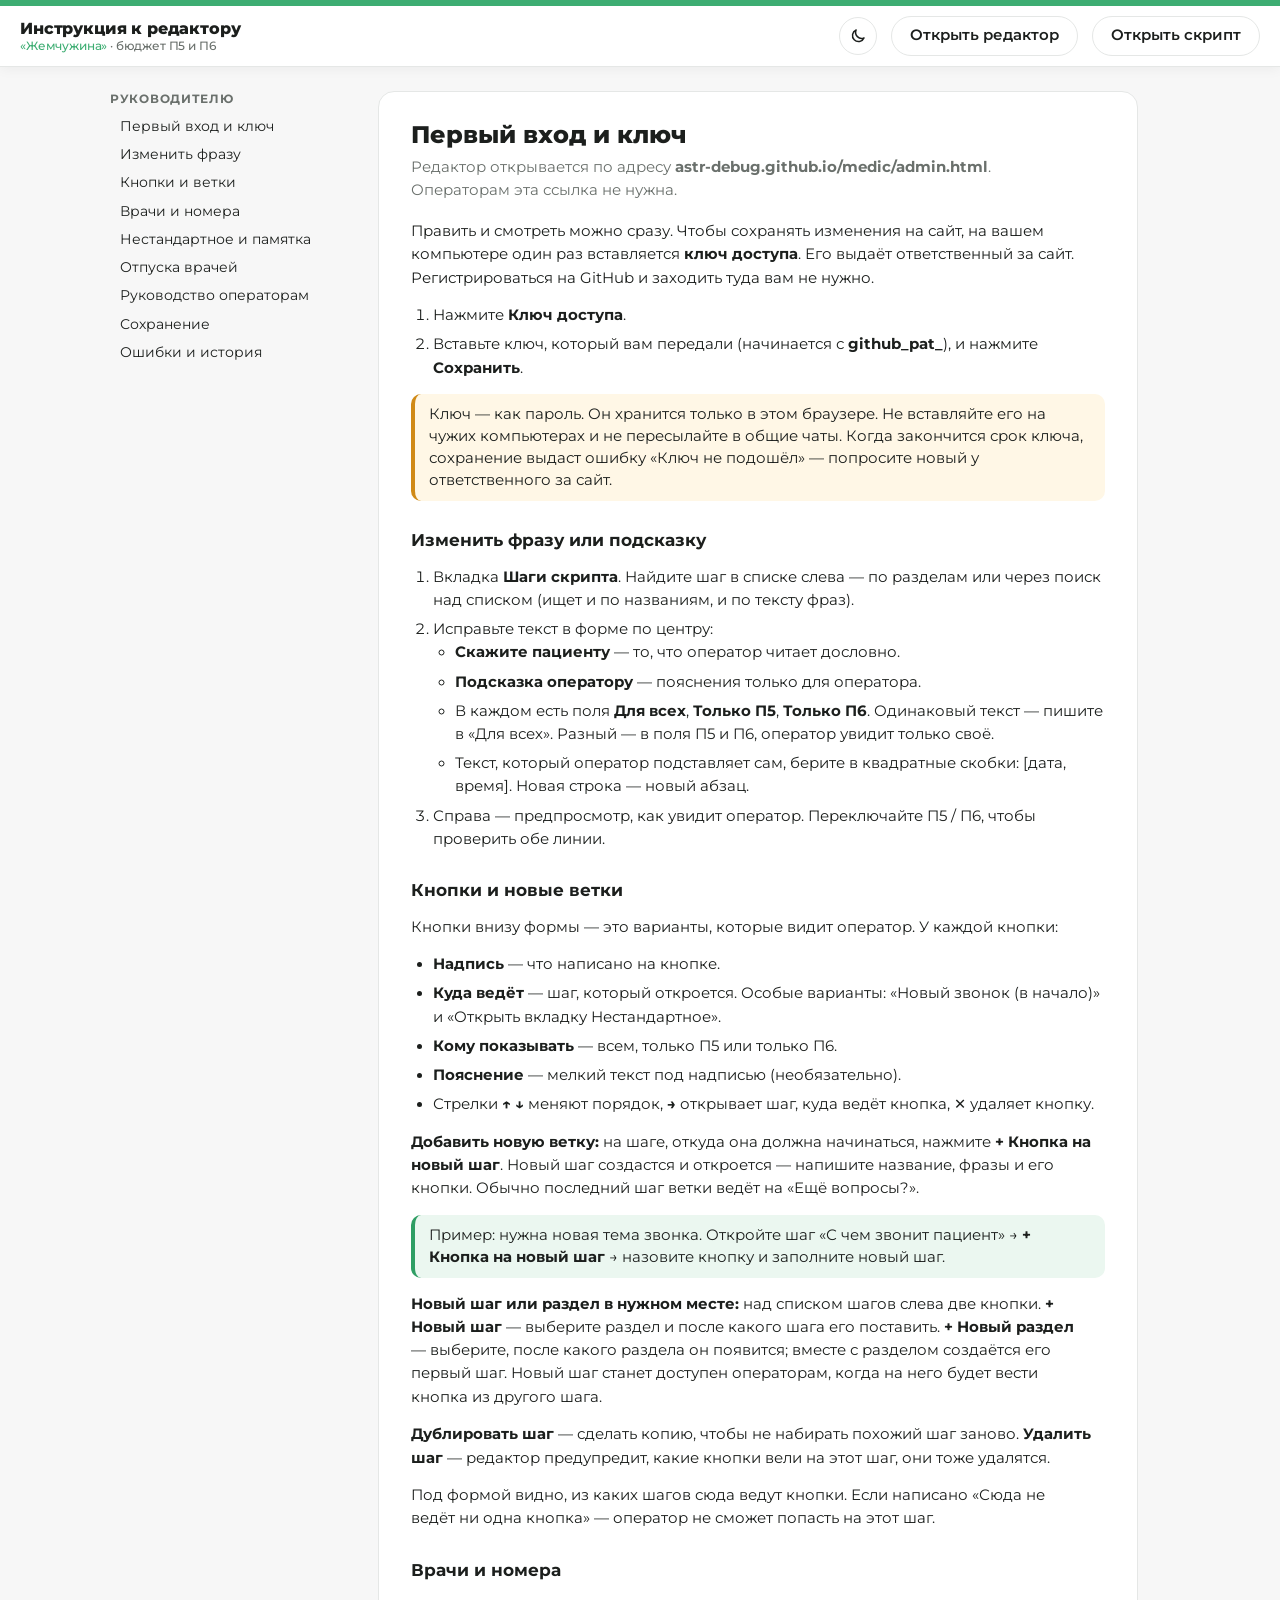
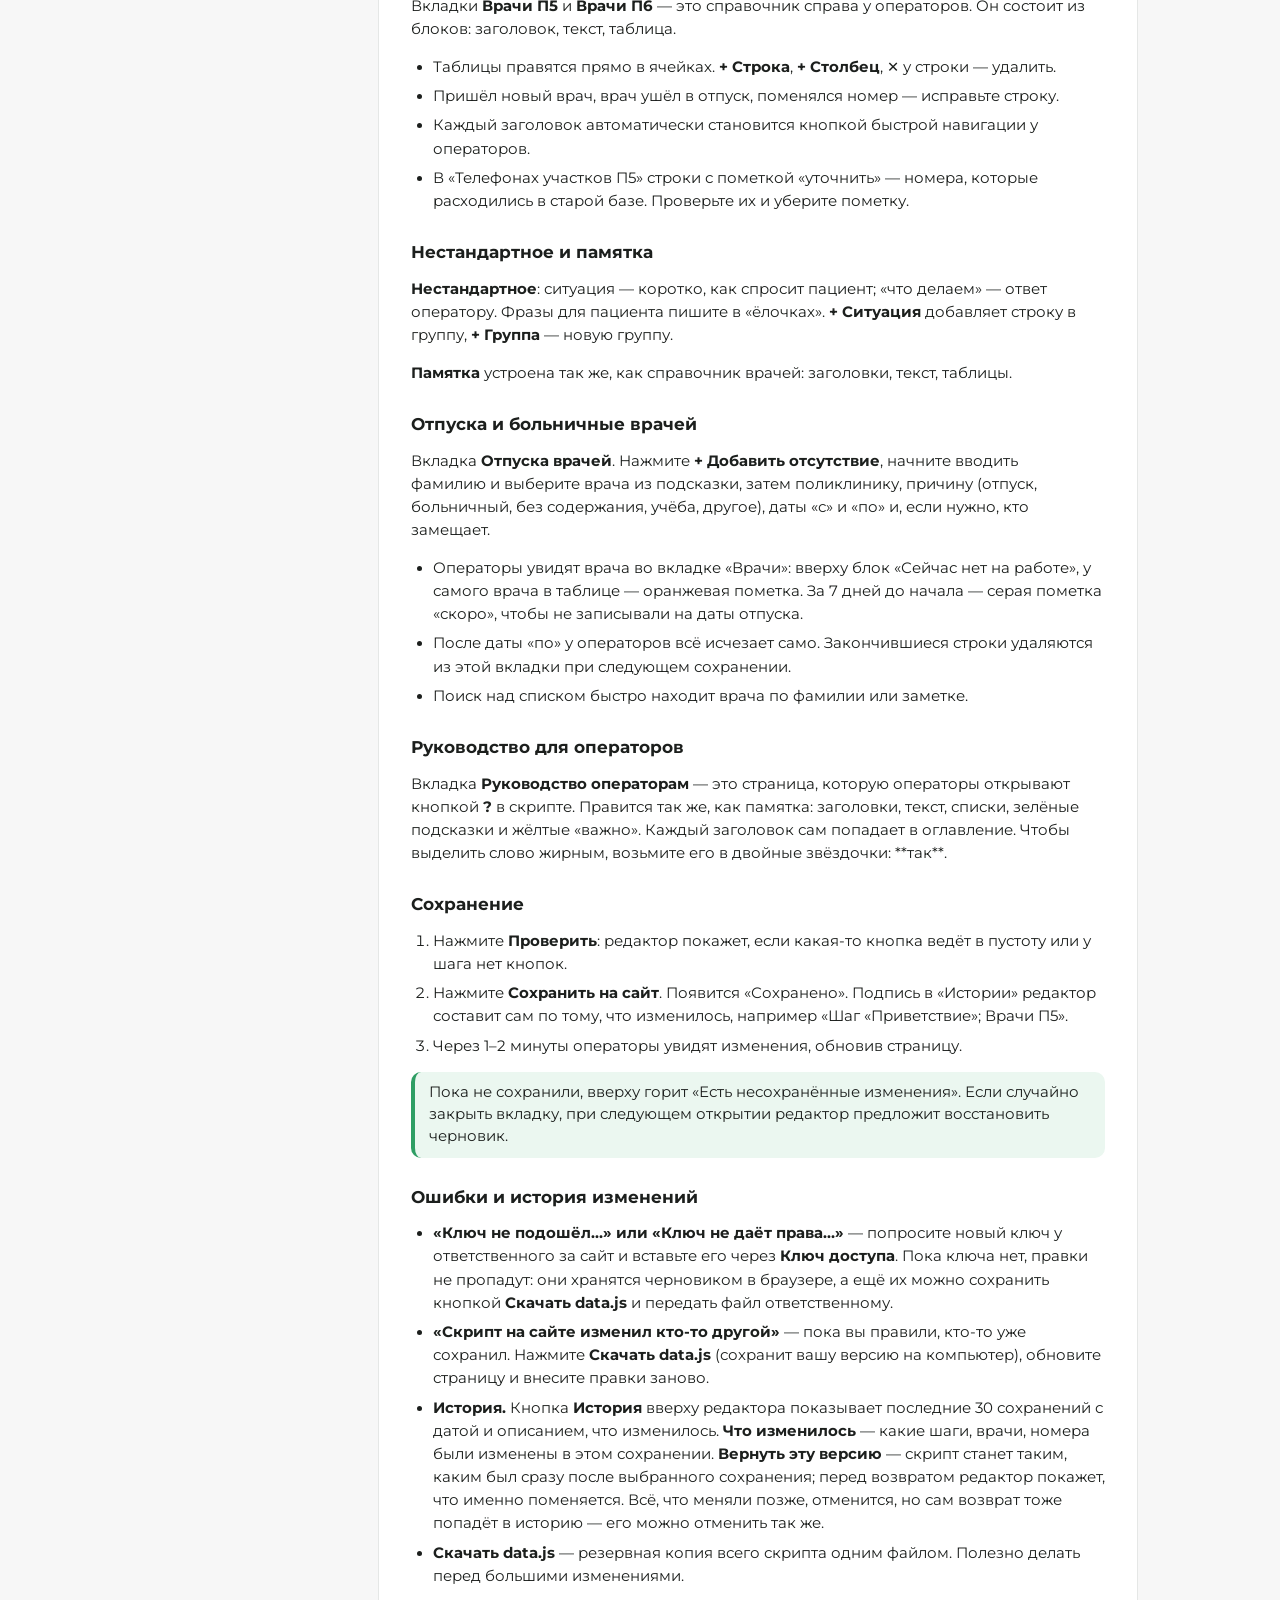
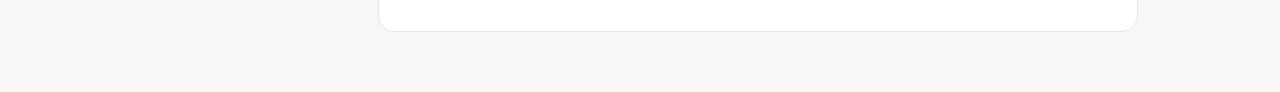
==== commit 1d78069e: "Отпуска и больничные врачей: вкладка в редакторе и пометки у операторов Co-Authored-By: Claude Opus " ====
--- a/admin-help.html
+++ b/admin-help.html
@@ -56,6 +56,7 @@
   <a href="#admin-buttons">Кнопки и ветки</a>
   <a href="#admin-docs">Врачи и номера</a>
   <a href="#admin-other">Нестандартное и памятка</a>
+  <a href="#admin-abs">Отпуска врачей</a>
   <a href="#admin-guide">Руководство операторам</a>
   <a href="#admin-save">Сохранение</a>
   <a href="#admin-errors">Ошибки и история</a>
@@ -114,6 +115,13 @@
 <p><span class="ui">Нестандартное</span>: ситуация — коротко, как спросит пациент; «что делаем» — ответ оператору. Фразы для пациента пишите в «ёлочках». <span class="ui">+ Ситуация</span> добавляет строку в группу, <span class="ui">+ Группа</span> — новую группу.</p>
 <p><span class="ui">Памятка</span> устроена так же, как справочник врачей: заголовки, текст, таблицы.</p>
 
+<h3 id="admin-abs">Отпуска и больничные врачей</h3>
+<p>Вкладка <span class="ui">Отпуска врачей</span>. Нажмите <span class="ui">+ Добавить отсутствие</span>, начните вводить фамилию и выберите врача из подсказки, затем поликлинику, причину (отпуск, больничный, без содержания, учёба, другое), даты «с» и «по» и, если нужно, кто замещает.</p>
+<ul>
+  <li>Операторы увидят врача во вкладке «Врачи»: вверху блок «Сейчас нет на работе», у самого врача в таблице — оранжевая пометка. За 7 дней до начала — серая пометка «скоро», чтобы не записывали на даты отпуска.</li>
+  <li>После даты «по» у операторов всё исчезает само. Закончившиеся строки удаляются из этой вкладки при следующем сохранении.</li>
+  <li>Поиск над списком быстро находит врача по фамилии или заметке.</li>
+</ul>
 <h3 id="admin-guide">Руководство для операторов</h3>
 <p>Вкладка <span class="ui">Руководство операторам</span> — это страница, которую операторы открывают кнопкой <b>?</b> в скрипте. Правится так же, как памятка: заголовки, текст, списки, зелёные подсказки и жёлтые «важно». Каждый заголовок сам попадает в оглавление. Чтобы выделить слово жирным, возьмите его в двойные звёздочки: **так**.</p>
 <h3 id="admin-save">Сохранение</h3>
--- a/style.css
+++ b/style.css
@@ -132,3 +132,17 @@
 .tipb.warn{border-left-color:var(--note-line);background:var(--note-bg)}
 .pane ul.blist{margin:4px 0 10px;padding-left:20px;font-size:13.5px}
 .pane ul.blist li{margin-bottom:4px}
+
+/* Отпуска и больничные во вкладке «Врачи» */
+.absbox{border:1px solid var(--note-line);background:var(--note-bg);border-radius:12px;padding:10px 12px;margin:0 0 14px}
+.abs-h{font:700 12px var(--display);text-transform:uppercase;letter-spacing:.05em;color:var(--note-line);margin:0 0 6px}
+.abs-h.soon{color:var(--muted);margin-top:10px}
+.abs-item{font-size:13.5px;margin:0 0 6px;line-height:1.4}
+.abs-item.soon{color:var(--muted)}
+.abs-item.soon b{color:var(--ink)}
+.abs-note{display:block;font-size:12.5px;color:var(--muted)}
+.absbadge{display:inline-block;font:600 11px/1.3 var(--display);border-radius:999px;padding:2px 7px;margin-top:3px;white-space:nowrap}
+.absbadge.now{background:#f59e0b;color:#1f1300}
+.absbadge.soon{background:var(--bg);color:var(--muted);border:1px solid var(--line)}
+.tabcount{display:inline-grid;place-items:center;min-width:18px;height:18px;padding:0 5px;border-radius:999px;background:#f59e0b;color:#1f1300;font:700 11px var(--display);margin-left:4px;vertical-align:1px}
+.abs-item.hl{background:color-mix(in srgb,var(--note-line) 18%,transparent);border-radius:6px}
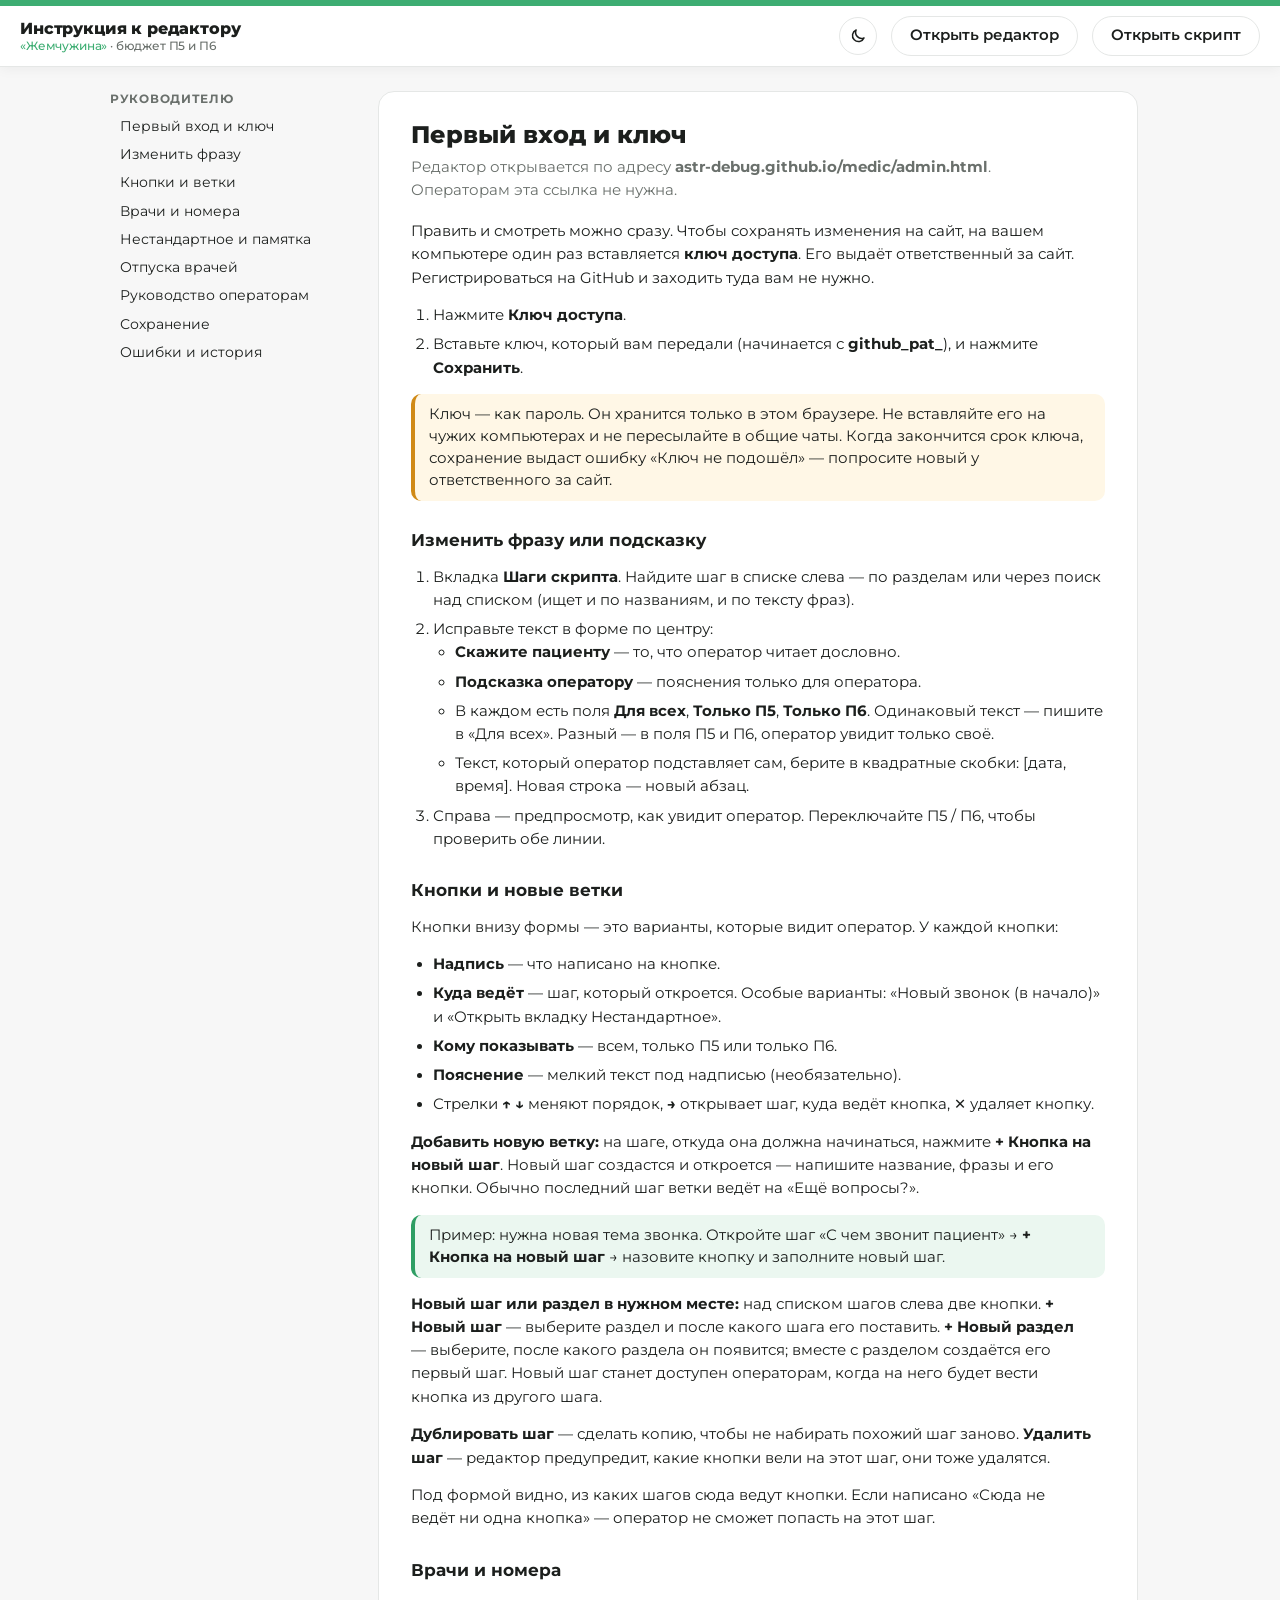
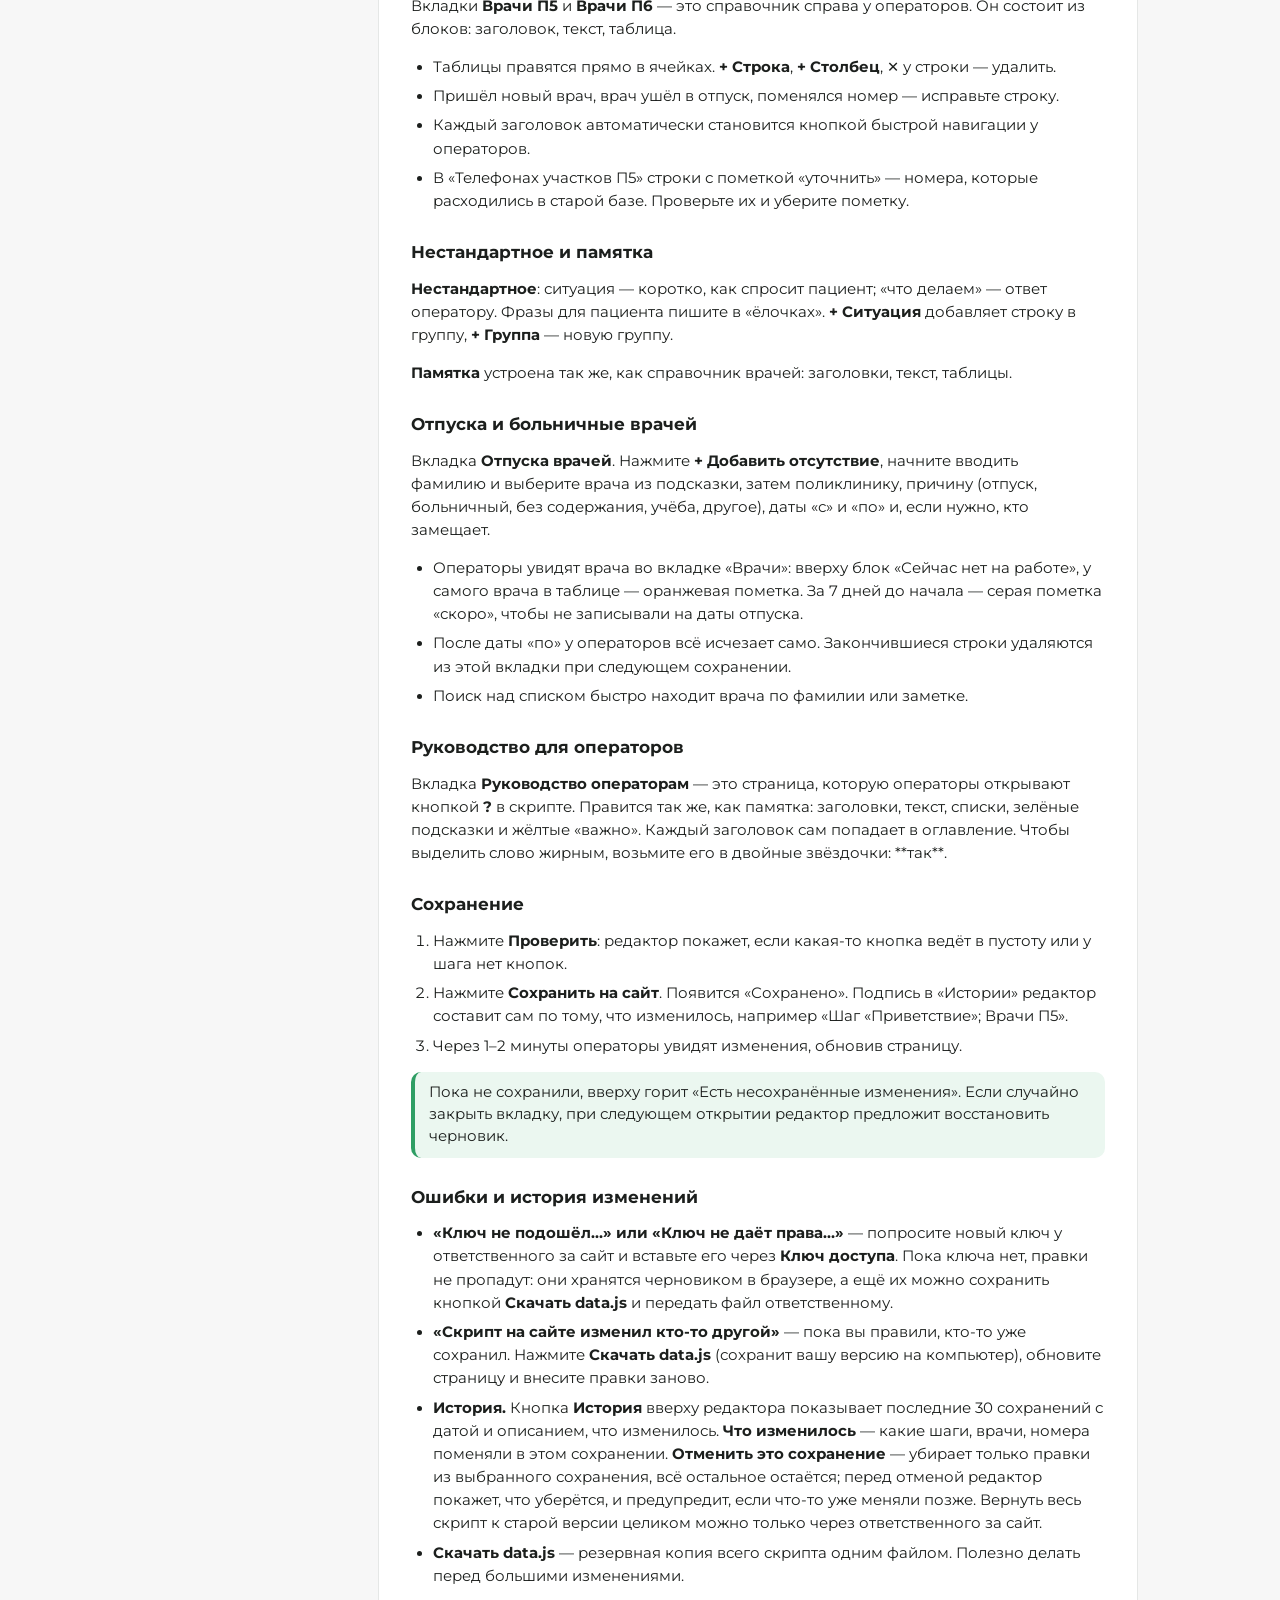
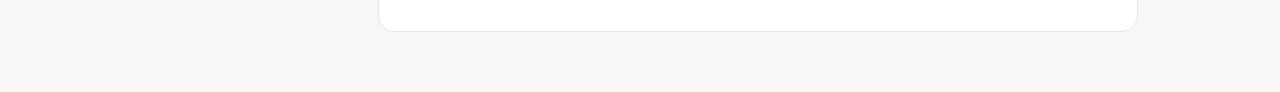
==== commit 041a3b2a: "История: вместо отката версии — «Отменить это сохранение» Отменяются только правки выбранного сохран" ====
--- a/admin-help.html
+++ b/admin-help.html
@@ -136,7 +136,7 @@
 <ul>
   <li><b>«Ключ не подошёл…» или «Ключ не даёт права…»</b> — попросите новый ключ у ответственного за сайт и вставьте его через <span class="ui">Ключ доступа</span>. Пока ключа нет, правки не пропадут: они хранятся черновиком в браузере, а ещё их можно сохранить кнопкой <span class="ui">Скачать data.js</span> и передать файл ответственному.</li>
   <li><b>«Скрипт на сайте изменил кто-то другой»</b> — пока вы правили, кто-то уже сохранил. Нажмите <span class="ui">Скачать data.js</span> (сохранит вашу версию на компьютер), обновите страницу и внесите правки заново.</li>
-  <li><b>История.</b> Кнопка <span class="ui">История</span> вверху редактора показывает последние 30 сохранений с датой и описанием, что изменилось. <span class="ui">Что изменилось</span> — какие шаги, врачи, номера были изменены в этом сохранении. <span class="ui">Вернуть эту версию</span> — скрипт станет таким, каким был сразу после выбранного сохранения; перед возвратом редактор покажет, что именно поменяется. Всё, что меняли позже, отменится, но сам возврат тоже попадёт в историю — его можно отменить так же.</li>
+  <li><b>История.</b> Кнопка <span class="ui">История</span> вверху редактора показывает последние 30 сохранений с датой и описанием, что изменилось. <span class="ui">Что изменилось</span> — какие шаги, врачи, номера поменяли в этом сохранении. <span class="ui">Отменить это сохранение</span> — убирает только правки из выбранного сохранения, всё остальное остаётся; перед отменой редактор покажет, что уберётся, и предупредит, если что-то уже меняли позже. Вернуть весь скрипт к старой версии целиком можно только через ответственного за сайт.</li>
   <li><span class="ui">Скачать data.js</span> — резервная копия всего скрипта одним файлом. Полезно делать перед большими изменениями.</li>
 </ul>
 </article>
--- a/style.css
+++ b/style.css
@@ -146,3 +146,30 @@
 .absbadge.soon{background:var(--bg);color:var(--muted);border:1px solid var(--line)}
 .tabcount{display:inline-grid;place-items:center;min-width:18px;height:18px;padding:0 5px;border-radius:999px;background:#f59e0b;color:#1f1300;font:700 11px var(--display);margin-left:4px;vertical-align:1px}
 .abs-item.hl{background:color-mix(in srgb,var(--note-line) 18%,transparent);border-radius:6px}
+
+/* Руководство поверх страницы (helpview.js) */
+html.hv-open{overflow:hidden}
+.hv{position:fixed;inset:0;z-index:40;background:var(--bg);overflow:auto}
+.hv-bar{position:sticky;top:0;z-index:2;display:flex;align-items:center;gap:14px;padding:12px 20px;background:var(--surface);border-bottom:1px solid var(--line);border-top:6px solid var(--brand,var(--accent))}
+.hv-title{font:800 17px var(--display)}
+.hv-doc{display:grid;grid-template-columns:240px minmax(0,1fr);gap:28px;max-width:1100px;margin:0 auto;padding:24px 20px 60px}
+@media (max-width:860px){.hv-doc{grid-template-columns:1fr}}
+.hv-toc{position:sticky;top:84px;align-self:start;font-size:13.5px}
+@media (max-width:860px){.hv-toc{position:static}}
+.hv-toc p{font:700 12px var(--display);text-transform:uppercase;letter-spacing:.06em;color:var(--muted);margin:14px 0 6px}
+.hv-toc p:first-child{margin-top:0}
+.hv-toc a{display:block;padding:4px 10px;border-radius:8px;color:var(--ink);text-decoration:none}
+.hv-toc a:hover{background:var(--surface)}
+.hv-art{background:var(--surface);border:1px solid var(--line);border-radius:16px;padding:28px 32px;max-width:760px}
+@media (max-width:600px){.hv-art{padding:20px}}
+.hv-art h2{font:800 24px/1.25 var(--display);margin:40px 0 6px;scroll-margin-top:84px;text-wrap:balance}
+.hv-art h2:first-child{margin-top:0}
+.hv-art h2 + .lead{color:var(--muted);margin:0 0 18px}
+.hv-art h3{font:700 17px/1.3 var(--display);margin:28px 0 8px;scroll-margin-top:84px}
+.hv-art p,.hv-art li{line-height:1.6;max-width:68ch}
+.hv-art ol,.hv-art ul{padding-left:22px}
+.hv-art li{margin-bottom:6px}
+.hv-art .tip{border-left:4px solid var(--say-line);background:var(--say-bg);border-radius:10px;padding:10px 14px;margin:12px 0}
+.hv-art .warn{border-left:4px solid var(--note-line);background:var(--note-bg);border-radius:10px;padding:10px 14px;margin:12px 0}
+.hv-art .ui{font-weight:700}
+.hv-art kbd{display:inline-block;font:600 12px var(--display);border:1px solid var(--line);border-bottom-width:2px;border-radius:5px;padding:0 6px;background:var(--bg)}
